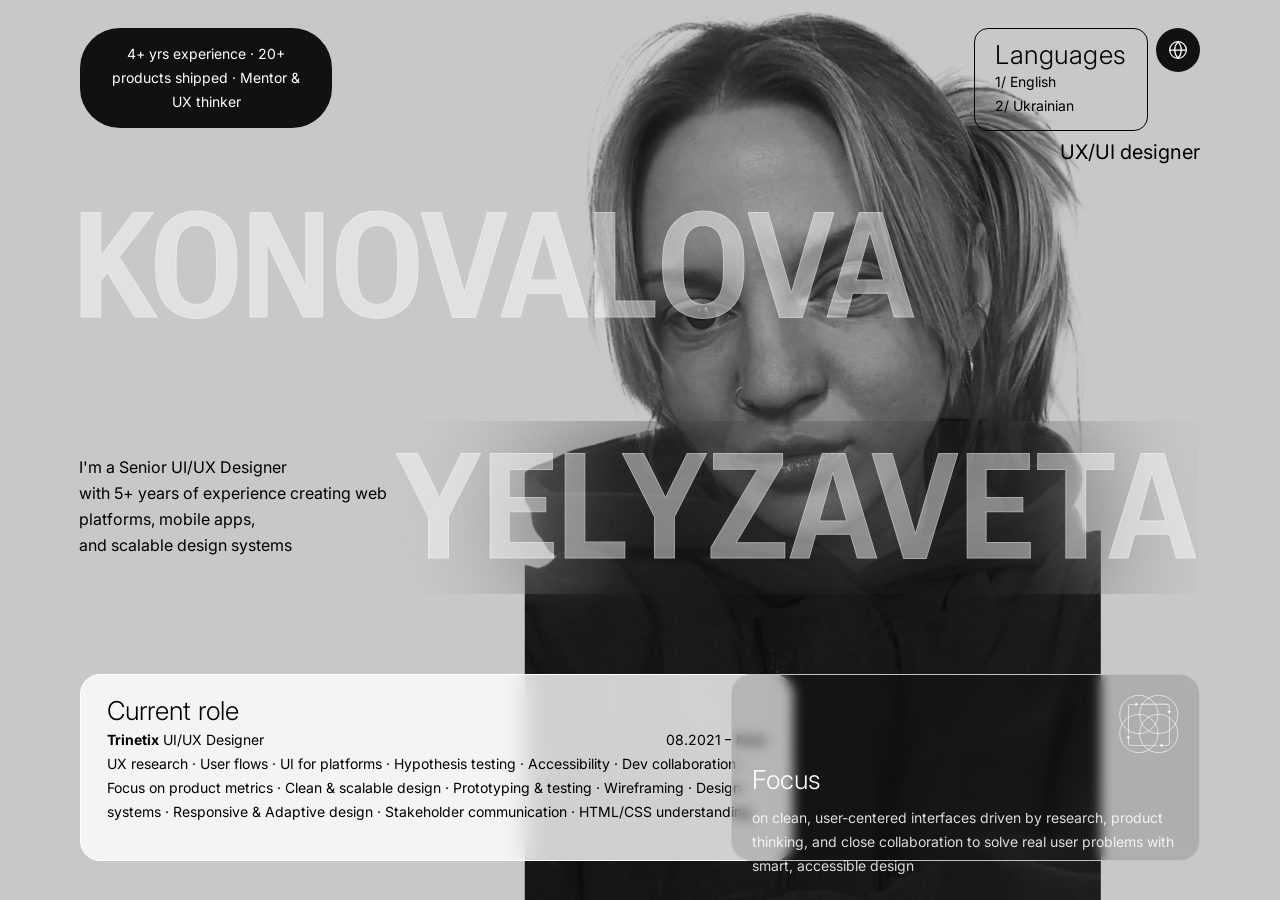
==== index.html @ 064036a7 "hero exact figma values" ====
<!DOCTYPE html>
<html lang="en">
<head>
    <meta charset="UTF-8">
    <meta name="viewport" content="width=device-width, initial-scale=1.0">
    <title>Yelyzaveta Konovalova — Senior UI/UX Designer</title>
    <link rel="preconnect" href="https://fonts.googleapis.com">
    <link rel="preconnect" href="https://fonts.gstatic.com" crossorigin>
    <link href="https://fonts.googleapis.com/css2?family=Inter:wght@300;400;500;600;700&family=Roboto+Flex:opsz,wght@8..144,600&display=swap" rel="stylesheet">
    <link rel="stylesheet" href="styles/main.css">
</head>
<body>
    <section class="hero">
        <img class="hero__photo" src="assets/images/hero-photo.png" alt="">

        <h1 class="name-konovalova">KONOVALOVA</h1>
        <h1 class="name-yelyzaveta">YELYZAVETA</h1>

        <div class="badge">4+ yrs experience · 20+ products shipped · Mentor &amp; UX thinker</div>

        <div class="top-right">
            <div class="languages">
                <div class="languages__label">Languages</div>
                <div class="languages__item">1/ English</div>
                <div class="languages__item">2/ Ukrainian</div>
            </div>
            <a href="mailto:yelyzaveta.konovalova@email.com" class="globe-btn" aria-label="Contact via email">
                <svg width="20" height="20" viewBox="0 0 24 24" fill="none" stroke="white" stroke-width="1.5" stroke-linecap="round">
                    <circle cx="12" cy="12" r="10"/>
                    <path d="M2 12h20"/>
                    <path d="M12 2a15.3 15.3 0 0 1 4 10 15.3 15.3 0 0 1-4 10 15.3 15.3 0 0 1-4-10 15.3 15.3 0 0 1 4-10z"/>
                </svg>
            </a>
        </div>

        <div class="role-label">UX/UI designer</div>

        <p class="bio">I'm a Senior UI/UX Designer<br>with 5+ years of experience creating web platforms, mobile apps,<br>and scalable design systems</p>

        <div class="role-card">
            <h3 class="role-card__title">Current role</h3>
            <div class="role-card__row">
                <div>
                    <span style="font-weight:700;font-size:14px">Trinetix</span><span style="font-weight:400;font-size:14px"> UI/UX Designer</span>
                </div>
                <span style="font-size:14px;color:#000">08.2021 – Now</span>
            </div>
            <div class="role-card__skills">UX research · User flows · UI for platforms · Hypothesis testing · Accessibility · Dev collaboration · Focus on product metrics · Clean &amp; scalable design · Prototyping &amp; testing · Wireframing · Design systems · Responsive &amp; Adaptive design · Stakeholder communication · HTML/CSS understanding</div>
        </div>

        <div class="focus-card">
            <svg class="focus-card__icon" xmlns="http://www.w3.org/2000/svg" width="60" height="58" viewBox="0 0 97 95" fill="none">
                <circle cx="31.8637" cy="31.8637" r="31.3637" stroke="white"/>
                <circle cx="31.8637" cy="63.0495" r="31.3637" stroke="white"/>
                <circle cx="64.4052" cy="31.8637" r="31.3637" stroke="white"/>
                <circle cx="64.4052" cy="63.0495" r="31.3637" stroke="white"/>
                <path d="M31.1859 15.254L26.1859 12.3672L26.1859 18.1407L31.1859 15.254ZM14.915 64.0664L15.415 64.0664L15.415 19.254L14.915 19.254L14.415 19.254L14.415 64.0664L14.915 64.0664ZM18.915 15.254L18.915 15.754L26.6859 15.754L26.6859 15.254L26.6859 14.754L18.915 14.754L18.915 15.254ZM14.915 19.254L15.415 19.254C15.415 17.321 16.982 15.754 18.915 15.754L18.915 15.254L18.915 14.754C16.4298 14.754 14.415 16.7687 14.415 19.254L14.915 19.254Z" fill="white"/>
                <path d="M81.6929 31.1849L84.5796 26.1849H78.8061L81.6929 31.1849ZM34.2363 14.9141L34.2363 15.4141L77.6929 15.4141V14.9141V14.4141L34.2363 14.4141L34.2363 14.9141ZM81.6929 18.9141H81.1929V26.6849H81.6929H82.1929V18.9141H81.6929ZM77.6929 14.9141V15.4141C79.6259 15.4141 81.1929 16.9811 81.1929 18.9141H81.6929H82.1929C82.1929 16.4288 80.1782 14.4141 77.6929 14.4141V14.9141Z" fill="white"/>
                <path d="M65.4221 82.7104L70.4221 85.5972L70.4221 79.8237L65.4221 82.7104ZM81.6929 35.2539L81.1929 35.2539L81.1929 78.7104L81.6929 78.7104L82.1929 78.7104L82.1929 35.2539L81.6929 35.2539ZM77.6929 82.7104L77.6929 82.2104L69.9221 82.2104L69.9221 82.7104L69.9221 83.2104L77.6929 83.2104L77.6929 82.7104ZM81.6929 78.7104L81.1929 78.7104C81.1929 80.6434 79.6259 82.2104 77.6929 82.2104L77.6929 82.7104L77.6929 83.2104C80.1781 83.2104 82.1929 81.1957 82.1929 78.7104L81.6929 78.7104Z" fill="white"/>
                <path d="M14.645 66.0046L11.7583 71.0046L17.5318 71.0046L14.645 66.0046ZM62.1016 82.2754L62.1016 81.7754L18.645 81.7754L18.645 82.2754L18.645 82.7754L62.1016 82.7754L62.1016 82.2754ZM14.645 78.2754L15.145 78.2754L15.145 70.5046L14.645 70.5046L14.145 70.5046L14.145 78.2754L14.645 78.2754ZM18.645 82.2754L18.645 81.7754C16.712 81.7754 15.145 80.2084 15.145 78.2754L14.645 78.2754L14.145 78.2754C14.145 80.7607 16.1597 82.7754 18.645 82.7754L18.645 82.2754Z" fill="white"/>
            </svg>
            <h3 class="focus-card__title">Focus</h3>
            <p class="focus-card__body">on clean, user-centered interfaces driven by research, product thinking, and close collaboration to solve real user problems with smart, accessible design</p>
        </div>
    </section>

    <script src="scripts/main.js"></script>
</body>
</html>
---- styles/main.css ----
* {
    margin: 0;
    padding: 0;
    box-sizing: border-box;
}

html, body {
    font-family: 'Inter', sans-serif;
    background: #C8C8C8;
    color: #000;
    -webkit-font-smoothing: antialiased;
    -moz-osx-font-smoothing: grayscale;
}

/* =============== HERO =============== */
.hero {
    position: relative;
    width: 100vw;
    height: 100vh;
    overflow: hidden;
    background: #C8C8C8;
}

/* =============== Photo =============== */
.hero__photo {
    position: absolute;
    width: 45%;
    height: 100%;
    left: 50%;
    top: 0;
    transform: translateX(-20%);
    object-fit: cover;
    object-position: center top;
    z-index: 1;
}

/* =============== Name lines =============== */
.name-konovalova {
    position: absolute;
    left: 74px;
    top: 20vh;
    font-family: 'Roboto Flex', sans-serif;
    font-size: clamp(80px, 11.5vw, 157px);
    font-weight: 600;
    color: rgba(255, 255, 255, 0.74);
    -webkit-text-stroke: 1px #FFF;
    text-stroke: 1px #FFF;
    opacity: 0.61;
    text-transform: uppercase;
    line-height: normal;
    letter-spacing: 1.57px;
    z-index: 2;
    white-space: nowrap;
    margin: 0;
    pointer-events: none;
}

.name-yelyzaveta {
    position: absolute;
    right: 82px;
    bottom: 34vh;
    font-family: 'Roboto Flex', sans-serif;
    font-size: clamp(80px, 11.5vw, 157px);
    font-weight: 600;
    color: rgba(255, 255, 255, 0.74);
    -webkit-text-stroke: 1px #FFF;
    text-stroke: 1px #FFF;
    opacity: 0.61;
    text-transform: uppercase;
    line-height: normal;
    letter-spacing: 3.14px;
    backdrop-filter: blur(64px);
    -webkit-backdrop-filter: blur(64px);
    z-index: 2;
    white-space: nowrap;
    margin: 0;
    pointer-events: none;
}

/* =============== Badge (top-left) =============== */
.badge {
    position: absolute;
    top: 28px;
    left: 80px;
    z-index: 10;
    background: #111;
    color: #FFF;
    font-family: 'Inter', sans-serif;
    font-size: 14px;
    font-weight: 400;
    line-height: 24px;
    text-align: center;
    border-radius: 40px;
    padding: 14px 24px;
    width: 252px;
}

/* =============== Top-right cluster =============== */
.top-right {
    position: absolute;
    top: 28px;
    right: 80px;
    z-index: 10;
    display: flex;
    align-items: flex-start;
    gap: 8px;
}

.languages {
    border: 1px solid #000;
    border-radius: 14px;
    padding: 12px 20px;
    background: transparent;
    display: flex;
    flex-direction: column;
}

.languages__label {
    font-family: 'Inter', sans-serif;
    font-size: 26px;
    font-weight: 300;
    color: #000;
    letter-spacing: 0.52px;
    line-height: 1.1;
}

.languages__item {
    font-family: 'Inter', sans-serif;
    font-size: 14px;
    font-weight: 400;
    color: #000;
    line-height: 24px;
}

.globe-btn {
    width: 44px;
    height: 44px;
    background: #111;
    border-radius: 50%;
    display: flex;
    align-items: center;
    justify-content: center;
    border: none;
    cursor: pointer;
    text-decoration: none;
    flex-shrink: 0;
}

/* =============== Role label =============== */
.role-label {
    position: absolute;
    right: 80px;
    top: 140px;
    font-family: 'Inter', sans-serif;
    font-size: 20px;
    font-weight: 400;
    color: #000;
    z-index: 10;
}

/* =============== Bio =============== */
.bio {
    position: absolute;
    left: 79px;
    bottom: 38vh;
    width: 333px;
    font-family: 'Inter', sans-serif;
    font-size: 16px;
    font-weight: 400;
    line-height: 26px;
    color: #000;
    z-index: 10;
}

/* =============== Current role card =============== */
.role-card {
    position: absolute;
    left: 80px;
    bottom: 39px;
    width: 713px;
    height: 187px;
    padding: 20px 26px;
    border-radius: 20px;
    border: 1px solid #FFF;
    background: rgba(255, 255, 255, 0.80);
    backdrop-filter: blur(12px);
    -webkit-backdrop-filter: blur(12px);
    display: flex;
    flex-direction: column;
    align-items: flex-start;
    gap: 3px;
    z-index: 10;
    box-sizing: border-box;
}

.role-card__title {
    font-family: 'Inter', sans-serif;
    font-size: 26px;
    font-weight: 300;
    color: #000;
    margin: 0;
    line-height: 1.2;
}

.role-card__row {
    display: flex;
    justify-content: space-between;
    width: 100%;
    align-items: baseline;
    font-family: 'Inter', sans-serif;
}

.role-card__skills {
    font-family: 'Inter', sans-serif;
    font-size: 14px;
    font-weight: 400;
    line-height: 24px;
    color: #000;
}

/* =============== Focus card =============== */
.focus-card {
    position: absolute;
    right: 80px;
    bottom: 39px;
    width: 469px;
    height: 187px;
    padding: 20px;
    border-radius: 20px;
    border: 1px solid #C1C1C1;
    background: rgba(0, 0, 0, 0.13);
    backdrop-filter: blur(6px);
    -webkit-backdrop-filter: blur(6px);
    display: flex;
    flex-direction: column;
    align-items: flex-end;
    gap: 11px;
    z-index: 10;
    box-sizing: border-box;
}

.focus-card__icon {
    flex-shrink: 0;
}

.focus-card__title {
    font-family: 'Inter', sans-serif;
    font-size: 26px;
    font-weight: 300;
    color: #FFF;
    margin: 0;
    align-self: flex-start;
    line-height: 1.2;
}

.focus-card__body {
    font-family: 'Inter', sans-serif;
    font-size: 14px;
    font-weight: 400;
    line-height: 24px;
    color: rgba(255, 255, 255, 0.85);
    align-self: flex-start;
}
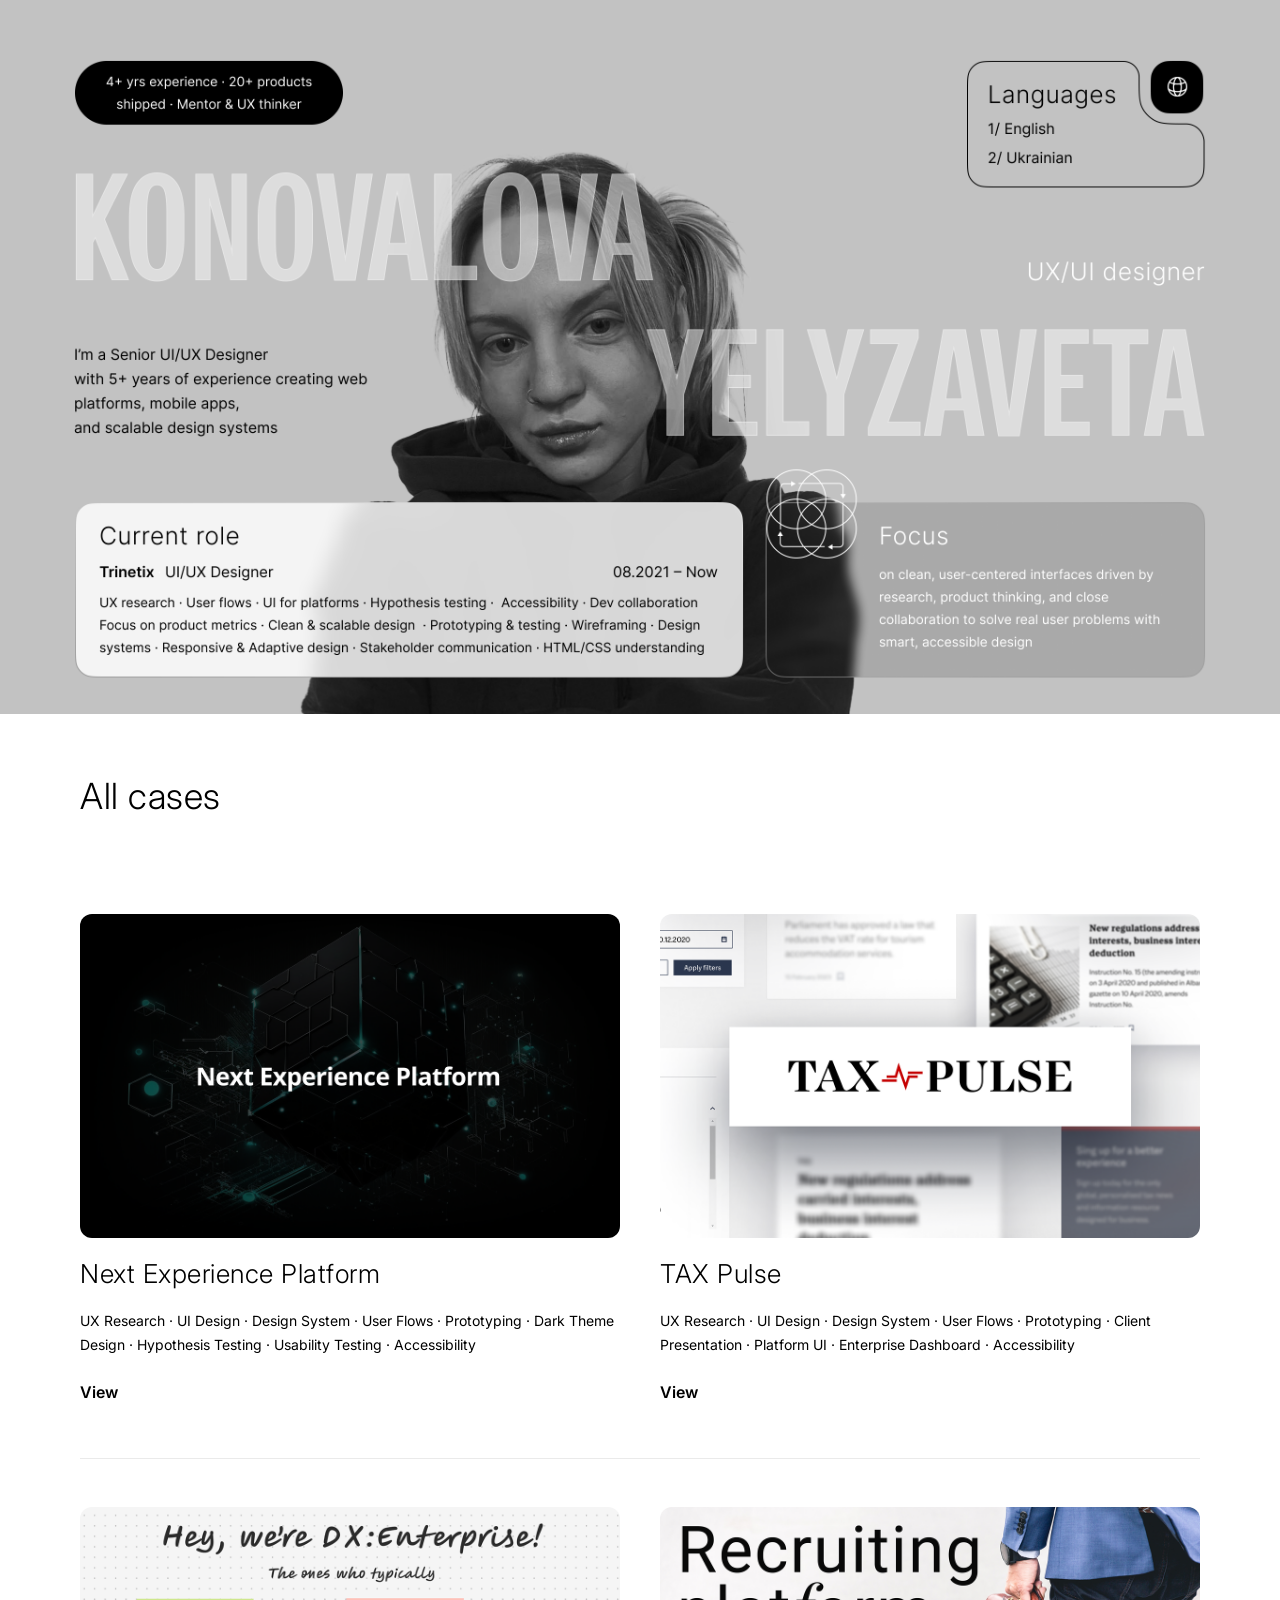
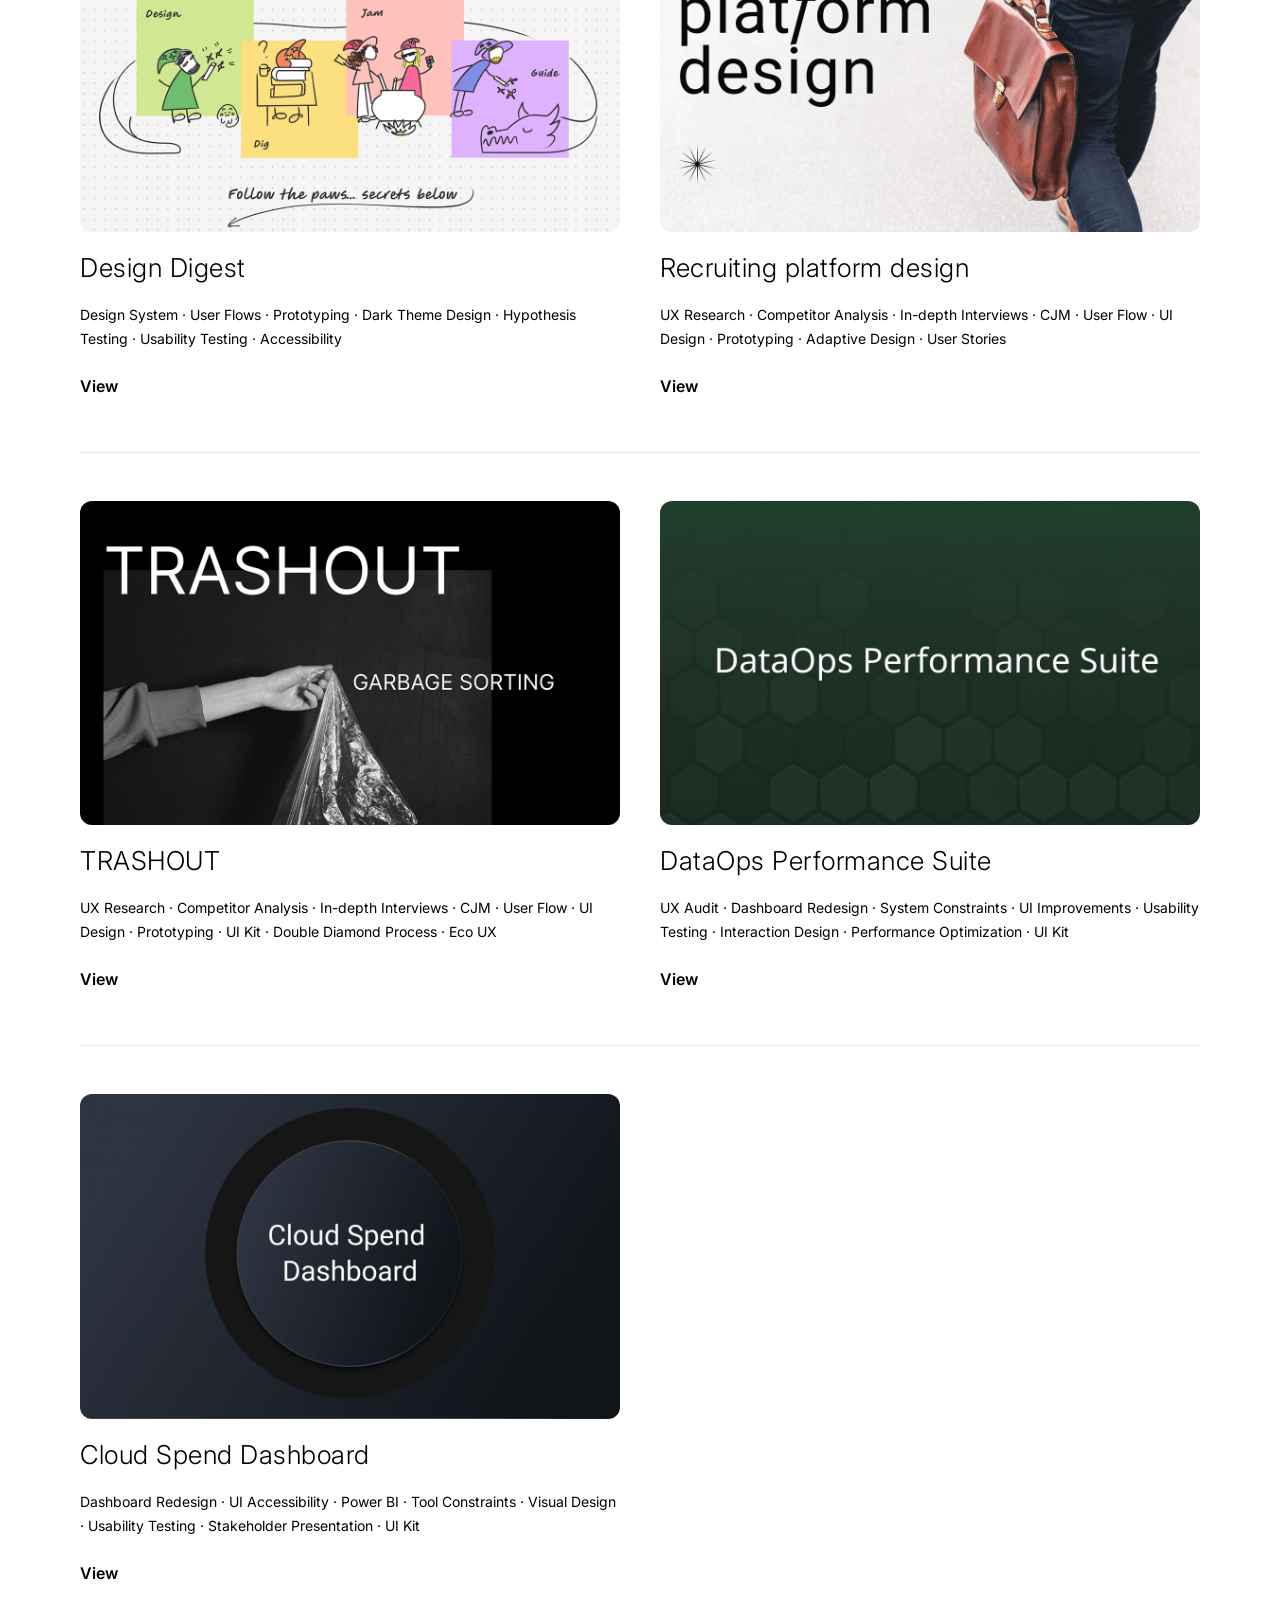
==== commit 09dab697: "next experience platform case study complete" ====
--- a/index.html
+++ b/index.html
@@ -11,56 +11,88 @@
 </head>
 <body>
     <section class="hero">
-        <img class="hero__photo" src="assets/images/hero-photo.png" alt="">
+        <img src="assets/images/top-hero.png" alt="Yelyzaveta Konovalova" class="hero__img">
+    </section>
 
-        <h1 class="name-konovalova">KONOVALOVA</h1>
-        <h1 class="name-yelyzaveta">YELYZAVETA</h1>
+    <section class="cases">
+        <div class="cases__inner">
+            <h2 class="cases__heading">All cases</h2>
+            <div class="cases__grid">
+                <div class="cases__row">
+                    <div class="cases__item" onclick="window.location='cases/next-experience-platform.html'">
+                        <div class="cases__thumb">
+                            <img src="assets/images/case-next-experience.png" alt="Next Experience Platform">
+                        </div>
+                        <h3 class="cases__title">Next Experience Platform</h3>
+                        <p class="cases__tags">UX Research · UI Design · Design System · User Flows · Prototyping · Dark Theme Design · Hypothesis Testing · Usability Testing · Accessibility</p>
+                        <a href="cases/next-experience-platform.html" class="cases__view">View</a>
+                    </div>
+                    <div class="cases__item" onclick="window.location='cases/tax-pulse.html'">
+                        <div class="cases__thumb">
+                            <img src="assets/images/case-tax-pulse.png" alt="TAX Pulse">
+                        </div>
+                        <h3 class="cases__title">TAX Pulse</h3>
+                        <p class="cases__tags">UX Research · UI Design · Design System · User Flows · Prototyping · Client Presentation · Platform UI · Enterprise Dashboard · Accessibility</p>
+                        <a href="cases/tax-pulse.html" class="cases__view">View</a>
+                    </div>
+                </div>
 
-        <div class="badge">4+ yrs experience · 20+ products shipped · Mentor &amp; UX thinker</div>
+                <div class="cases__divider"></div>
 
-        <div class="top-right">
-            <div class="languages">
-                <div class="languages__label">Languages</div>
-                <div class="languages__item">1/ English</div>
-                <div class="languages__item">2/ Ukrainian</div>
+                <div class="cases__row">
+                    <div class="cases__item" onclick="window.location='cases/design-digest.html'">
+                        <div class="cases__thumb">
+                            <img src="assets/images/case-design-digest.png" alt="Design Digest">
+                        </div>
+                        <h3 class="cases__title">Design Digest</h3>
+                        <p class="cases__tags">Design System · User Flows · Prototyping · Dark Theme Design · Hypothesis Testing · Usability Testing · Accessibility</p>
+                        <a href="cases/design-digest.html" class="cases__view">View</a>
+                    </div>
+                    <div class="cases__item" onclick="window.location='cases/recruiting-platform.html'">
+                        <div class="cases__thumb">
+                            <img src="assets/images/case-recruiting.png" alt="Recruiting platform design">
+                        </div>
+                        <h3 class="cases__title">Recruiting platform design</h3>
+                        <p class="cases__tags">UX Research · Competitor Analysis · In-depth Interviews · CJM · User Flow · UI Design · Prototyping · Adaptive Design · User Stories</p>
+                        <a href="cases/recruiting-platform.html" class="cases__view">View</a>
+                    </div>
+                </div>
+
+                <div class="cases__divider"></div>
+
+                <div class="cases__row">
+                    <div class="cases__item" onclick="window.location='cases/trashout.html'">
+                        <div class="cases__thumb">
+                            <img src="assets/images/case-trashout.png" alt="TRASHOUT">
+                        </div>
+                        <h3 class="cases__title">TRASHOUT</h3>
+                        <p class="cases__tags">UX Research · Competitor Analysis · In-depth Interviews · CJM · User Flow · UI Design · Prototyping · UI Kit · Double Diamond Process · Eco UX</p>
+                        <a href="cases/trashout.html" class="cases__view">View</a>
+                    </div>
+                    <div class="cases__item" onclick="window.location='cases/dataops-performance-suite.html'">
+                        <div class="cases__thumb">
+                            <img src="assets/images/case-dataops.png" alt="DataOps Performance Suite">
+                        </div>
+                        <h3 class="cases__title">DataOps Performance Suite</h3>
+                        <p class="cases__tags">UX Audit · Dashboard Redesign · System Constraints · UI Improvements · Usability Testing · Interaction Design · Performance Optimization · UI Kit</p>
+                        <a href="cases/dataops-performance-suite.html" class="cases__view">View</a>
+                    </div>
+                </div>
+
+                <div class="cases__divider"></div>
+
+                <div class="cases__row">
+                    <div class="cases__item" onclick="window.location='cases/cloud-spend-dashboard.html'">
+                        <div class="cases__thumb">
+                            <img src="assets/images/case-cloud-spend.png" alt="Cloud Spend Dashboard">
+                        </div>
+                        <h3 class="cases__title">Cloud Spend Dashboard</h3>
+                        <p class="cases__tags">Dashboard Redesign · UI Accessibility · Power BI · Tool Constraints · Visual Design · Usability Testing · Stakeholder Presentation · UI Kit</p>
+                        <a href="cases/cloud-spend-dashboard.html" class="cases__view">View</a>
+                    </div>
+                    <div class="cases__item cases__item--empty"></div>
+                </div>
             </div>
-            <a href="mailto:yelyzaveta.konovalova@email.com" class="globe-btn" aria-label="Contact via email">
-                <svg width="20" height="20" viewBox="0 0 24 24" fill="none" stroke="white" stroke-width="1.5" stroke-linecap="round">
-                    <circle cx="12" cy="12" r="10"/>
-                    <path d="M2 12h20"/>
-                    <path d="M12 2a15.3 15.3 0 0 1 4 10 15.3 15.3 0 0 1-4 10 15.3 15.3 0 0 1-4-10 15.3 15.3 0 0 1 4-10z"/>
-                </svg>
-            </a>
-        </div>
-
-        <div class="role-label">UX/UI designer</div>
-
-        <p class="bio">I'm a Senior UI/UX Designer<br>with 5+ years of experience creating web platforms, mobile apps,<br>and scalable design systems</p>
-
-        <div class="role-card">
-            <h3 class="role-card__title">Current role</h3>
-            <div class="role-card__row">
-                <div>
-                    <span style="font-weight:700;font-size:14px">Trinetix</span><span style="font-weight:400;font-size:14px"> UI/UX Designer</span>
-                </div>
-                <span style="font-size:14px;color:#000">08.2021 – Now</span>
-            </div>
-            <div class="role-card__skills">UX research · User flows · UI for platforms · Hypothesis testing · Accessibility · Dev collaboration · Focus on product metrics · Clean &amp; scalable design · Prototyping &amp; testing · Wireframing · Design systems · Responsive &amp; Adaptive design · Stakeholder communication · HTML/CSS understanding</div>
-        </div>
-
-        <div class="focus-card">
-            <svg class="focus-card__icon" xmlns="http://www.w3.org/2000/svg" width="60" height="58" viewBox="0 0 97 95" fill="none">
-                <circle cx="31.8637" cy="31.8637" r="31.3637" stroke="white"/>
-                <circle cx="31.8637" cy="63.0495" r="31.3637" stroke="white"/>
-                <circle cx="64.4052" cy="31.8637" r="31.3637" stroke="white"/>
-                <circle cx="64.4052" cy="63.0495" r="31.3637" stroke="white"/>
-                <path d="M31.1859 15.254L26.1859 12.3672L26.1859 18.1407L31.1859 15.254ZM14.915 64.0664L15.415 64.0664L15.415 19.254L14.915 19.254L14.415 19.254L14.415 64.0664L14.915 64.0664ZM18.915 15.254L18.915 15.754L26.6859 15.754L26.6859 15.254L26.6859 14.754L18.915 14.754L18.915 15.254ZM14.915 19.254L15.415 19.254C15.415 17.321 16.982 15.754 18.915 15.754L18.915 15.254L18.915 14.754C16.4298 14.754 14.415 16.7687 14.415 19.254L14.915 19.254Z" fill="white"/>
-                <path d="M81.6929 31.1849L84.5796 26.1849H78.8061L81.6929 31.1849ZM34.2363 14.9141L34.2363 15.4141L77.6929 15.4141V14.9141V14.4141L34.2363 14.4141L34.2363 14.9141ZM81.6929 18.9141H81.1929V26.6849H81.6929H82.1929V18.9141H81.6929ZM77.6929 14.9141V15.4141C79.6259 15.4141 81.1929 16.9811 81.1929 18.9141H81.6929H82.1929C82.1929 16.4288 80.1782 14.4141 77.6929 14.4141V14.9141Z" fill="white"/>
-                <path d="M65.4221 82.7104L70.4221 85.5972L70.4221 79.8237L65.4221 82.7104ZM81.6929 35.2539L81.1929 35.2539L81.1929 78.7104L81.6929 78.7104L82.1929 78.7104L82.1929 35.2539L81.6929 35.2539ZM77.6929 82.7104L77.6929 82.2104L69.9221 82.2104L69.9221 82.7104L69.9221 83.2104L77.6929 83.2104L77.6929 82.7104ZM81.6929 78.7104L81.1929 78.7104C81.1929 80.6434 79.6259 82.2104 77.6929 82.2104L77.6929 82.7104L77.6929 83.2104C80.1781 83.2104 82.1929 81.1957 82.1929 78.7104L81.6929 78.7104Z" fill="white"/>
-                <path d="M14.645 66.0046L11.7583 71.0046L17.5318 71.0046L14.645 66.0046ZM62.1016 82.2754L62.1016 81.7754L18.645 81.7754L18.645 82.2754L18.645 82.7754L62.1016 82.7754L62.1016 82.2754ZM14.645 78.2754L15.145 78.2754L15.145 70.5046L14.645 70.5046L14.145 70.5046L14.145 78.2754L14.645 78.2754ZM18.645 82.2754L18.645 81.7754C16.712 81.7754 15.145 80.2084 15.145 78.2754L14.645 78.2754L14.145 78.2754C14.145 80.7607 16.1597 82.7754 18.645 82.7754L18.645 82.2754Z" fill="white"/>
-            </svg>
-            <h3 class="focus-card__title">Focus</h3>
-            <p class="focus-card__body">on clean, user-centered interfaces driven by research, product thinking, and close collaboration to solve real user problems with smart, accessible design</p>
         </div>
     </section>
 
--- a/styles/main.css
+++ b/styles/main.css
@@ -12,252 +12,201 @@
     -moz-osx-font-smoothing: grayscale;
 }
 
-/* =============== HERO =============== */
 .hero {
-    position: relative;
-    width: 100vw;
-    height: 100vh;
-    overflow: hidden;
-    background: #C8C8C8;
-}
-
-/* =============== Photo =============== */
-.hero__photo {
-    position: absolute;
-    width: 45%;
-    height: 100%;
-    left: 50%;
-    top: 0;
-    transform: translateX(-20%);
-    object-fit: cover;
-    object-position: center top;
-    z-index: 1;
-}
-
-/* =============== Name lines =============== */
-.name-konovalova {
-    position: absolute;
-    left: 74px;
-    top: 20vh;
-    font-family: 'Roboto Flex', sans-serif;
-    font-size: clamp(80px, 11.5vw, 157px);
-    font-weight: 600;
-    color: rgba(255, 255, 255, 0.74);
-    -webkit-text-stroke: 1px #FFF;
-    text-stroke: 1px #FFF;
-    opacity: 0.61;
-    text-transform: uppercase;
-    line-height: normal;
-    letter-spacing: 1.57px;
-    z-index: 2;
-    white-space: nowrap;
-    margin: 0;
-    pointer-events: none;
-}
-
-.name-yelyzaveta {
-    position: absolute;
-    right: 82px;
-    bottom: 34vh;
-    font-family: 'Roboto Flex', sans-serif;
-    font-size: clamp(80px, 11.5vw, 157px);
-    font-weight: 600;
-    color: rgba(255, 255, 255, 0.74);
-    -webkit-text-stroke: 1px #FFF;
-    text-stroke: 1px #FFF;
-    opacity: 0.61;
-    text-transform: uppercase;
-    line-height: normal;
-    letter-spacing: 3.14px;
-    backdrop-filter: blur(64px);
-    -webkit-backdrop-filter: blur(64px);
-    z-index: 2;
-    white-space: nowrap;
-    margin: 0;
-    pointer-events: none;
-}
-
-/* =============== Badge (top-left) =============== */
-.badge {
-    position: absolute;
-    top: 28px;
-    left: 80px;
-    z-index: 10;
-    background: #111;
-    color: #FFF;
-    font-family: 'Inter', sans-serif;
-    font-size: 14px;
-    font-weight: 400;
-    line-height: 24px;
-    text-align: center;
-    border-radius: 40px;
-    padding: 14px 24px;
-    width: 252px;
-}
-
-/* =============== Top-right cluster =============== */
-.top-right {
-    position: absolute;
-    top: 28px;
-    right: 80px;
-    z-index: 10;
-    display: flex;
-    align-items: flex-start;
-    gap: 8px;
-}
-
-.languages {
-    border: 1px solid #000;
-    border-radius: 14px;
-    padding: 12px 20px;
-    background: transparent;
-    display: flex;
-    flex-direction: column;
-}
-
-.languages__label {
-    font-family: 'Inter', sans-serif;
-    font-size: 26px;
-    font-weight: 300;
-    color: #000;
-    letter-spacing: 0.52px;
-    line-height: 1.1;
-}
-
-.languages__item {
-    font-family: 'Inter', sans-serif;
-    font-size: 14px;
-    font-weight: 400;
-    color: #000;
-    line-height: 24px;
-}
-
-.globe-btn {
-    width: 44px;
-    height: 44px;
-    background: #111;
-    border-radius: 50%;
-    display: flex;
-    align-items: center;
-    justify-content: center;
-    border: none;
-    cursor: pointer;
-    text-decoration: none;
-    flex-shrink: 0;
-}
-
-/* =============== Role label =============== */
-.role-label {
-    position: absolute;
-    right: 80px;
-    top: 140px;
-    font-family: 'Inter', sans-serif;
-    font-size: 20px;
-    font-weight: 400;
-    color: #000;
-    z-index: 10;
-}
-
-/* =============== Bio =============== */
-.bio {
-    position: absolute;
-    left: 79px;
-    bottom: 38vh;
-    width: 333px;
-    font-family: 'Inter', sans-serif;
-    font-size: 16px;
-    font-weight: 400;
-    line-height: 26px;
-    color: #000;
-    z-index: 10;
-}
-
-/* =============== Current role card =============== */
-.role-card {
-    position: absolute;
-    left: 80px;
-    bottom: 39px;
-    width: 713px;
-    height: 187px;
-    padding: 20px 26px;
-    border-radius: 20px;
-    border: 1px solid #FFF;
-    background: rgba(255, 255, 255, 0.80);
-    backdrop-filter: blur(12px);
-    -webkit-backdrop-filter: blur(12px);
-    display: flex;
-    flex-direction: column;
-    align-items: flex-start;
-    gap: 3px;
-    z-index: 10;
-    box-sizing: border-box;
-}
-
-.role-card__title {
-    font-family: 'Inter', sans-serif;
-    font-size: 26px;
-    font-weight: 300;
-    color: #000;
-    margin: 0;
-    line-height: 1.2;
-}
-
-.role-card__row {
-    display: flex;
-    justify-content: space-between;
-    width: 100%;
-    align-items: baseline;
-    font-family: 'Inter', sans-serif;
-}
-
-.role-card__skills {
-    font-family: 'Inter', sans-serif;
-    font-size: 14px;
-    font-weight: 400;
-    line-height: 24px;
-    color: #000;
-}
-
-/* =============== Focus card =============== */
-.focus-card {
-    position: absolute;
-    right: 80px;
-    bottom: 39px;
-    width: 469px;
-    height: 187px;
-    padding: 20px;
-    border-radius: 20px;
-    border: 1px solid #C1C1C1;
-    background: rgba(0, 0, 0, 0.13);
-    backdrop-filter: blur(6px);
-    -webkit-backdrop-filter: blur(6px);
-    display: flex;
-    flex-direction: column;
-    align-items: flex-end;
-    gap: 11px;
-    z-index: 10;
-    box-sizing: border-box;
-}
-
-.focus-card__icon {
-    flex-shrink: 0;
-}
-
-.focus-card__title {
-    font-family: 'Inter', sans-serif;
-    font-size: 26px;
-    font-weight: 300;
-    color: #FFF;
-    margin: 0;
-    align-self: flex-start;
-    line-height: 1.2;
-}
-
-.focus-card__body {
-    font-family: 'Inter', sans-serif;
-    font-size: 14px;
-    font-weight: 400;
-    line-height: 24px;
-    color: rgba(255, 255, 255, 0.85);
-    align-self: flex-start;
-}
+  width: 100%;
+  line-height: 0;
+  display: block;
+}
+
+.hero__img {
+  width: 100%;
+  height: auto;
+  display: block;
+}
+
+/* ===== CASES SECTION ===== */
+.cases {
+  background: #ffffff;
+  padding: 80px;
+  padding-top: 60px;
+}
+
+.cases__heading {
+  font-family: Inter, sans-serif;
+  font-size: 36px;
+  font-weight: 300;
+  color: #000;
+  letter-spacing: 0.52px;
+  margin: 0 0 48px 0;
+  line-height: normal;
+}
+
+.cases__grid {
+  display: flex;
+  flex-direction: column;
+}
+
+.cases__row {
+  display: grid;
+  grid-template-columns: 1fr 1fr;
+  gap: 40px;
+  padding: 48px 0;
+}
+
+.cases__divider {
+  height: 1px;
+  background: #EAEAEA;
+  width: 100%;
+}
+
+.cases__item {
+  display: flex;
+  flex-direction: column;
+  align-items: flex-start;
+  gap: 20px;
+  cursor: pointer;
+}
+
+.cases__item--empty {
+  visibility: hidden;
+  cursor: default;
+}
+
+.cases__item:hover .cases__title {
+  text-decoration: underline;
+  text-underline-offset: 4px;
+}
+
+.cases__item:hover .cases__view {
+  border-bottom: 1px solid #000;
+  gap: 6px;
+}
+
+.cases__item:hover .cases__view::after {
+  opacity: 1;
+}
+
+.cases__thumb {
+  width: 100%;
+  aspect-ratio: 283 / 170;
+  border-radius: 12px;
+  overflow: hidden;
+  background: lightgray;
+}
+
+.cases__thumb img {
+  width: 100%;
+  height: 100%;
+  object-fit: cover;
+  object-position: center;
+  display: block;
+}
+
+.cases__title {
+  font-family: Inter, sans-serif;
+  font-size: 26px;
+  font-weight: 300;
+  color: #000;
+  letter-spacing: 0.52px;
+  margin: 0;
+  line-height: normal;
+}
+
+.cases__tags {
+  font-family: Inter, sans-serif;
+  font-size: 14px;
+  font-weight: 400;
+  color: #000;
+  line-height: 24px;
+  margin: 0;
+}
+
+.cases__view {
+  font-family: Inter, sans-serif;
+  font-size: 16px;
+  font-weight: 600;
+  color: #000;
+  line-height: 30px;
+  text-decoration: none;
+  position: relative;
+  display: inline-flex;
+  align-items: center;
+  gap: 0px;
+  padding-bottom: 2px;
+  border-bottom: 1px solid transparent;
+  transition: border-color 0.3s ease, gap 0.3s ease;
+}
+
+.cases__view::after {
+  content: '→';
+  opacity: 0;
+  transition: opacity 0.3s ease;
+  font-weight: 400;
+}
+
+/* ===== CASE STUDY HEADER ===== */
+.case-header {
+  position: sticky;
+  top: 0;
+  width: 100%;
+  height: 86px;
+  padding: 20px 40px;
+  display: flex;
+  justify-content: space-between;
+  align-items: center;
+  background: rgba(0,0,0,0.13);
+  backdrop-filter: blur(6px);
+  -webkit-backdrop-filter: blur(6px);
+  border-bottom: 1px solid #C1C1C1;
+  box-sizing: border-box;
+  z-index: 100;
+}
+
+.case-header__title {
+  font-family: Inter, sans-serif;
+  font-size: 18px;
+  font-weight: 400;
+  color: #000;
+  text-decoration: none;
+}
+
+.case-header__nav {
+  display: flex;
+  align-items: center;
+  gap: 32px;
+}
+
+.case-header__arrow {
+  font-family: Inter, sans-serif;
+  font-size: 18px;
+  font-weight: 400;
+  color: #000;
+  text-decoration: none;
+  display: flex;
+  align-items: center;
+  gap: 6px;
+  position: relative;
+  padding-bottom: 2px;
+  border-bottom: 1px solid transparent;
+  transition: border-color 0.3s ease;
+}
+
+.case-header__arrow:hover {
+  border-bottom: 1px solid #000;
+}
+
+.case-header__close {
+  font-family: Inter, sans-serif;
+  font-size: 18px;
+  font-weight: 400;
+  color: #000;
+  text-decoration: none;
+  position: relative;
+  padding-bottom: 2px;
+  border-bottom: 1px solid transparent;
+  transition: border-color 0.3s ease;
+}
+
+.case-header__close:hover {
+  border-bottom: 1px solid #000;
+}
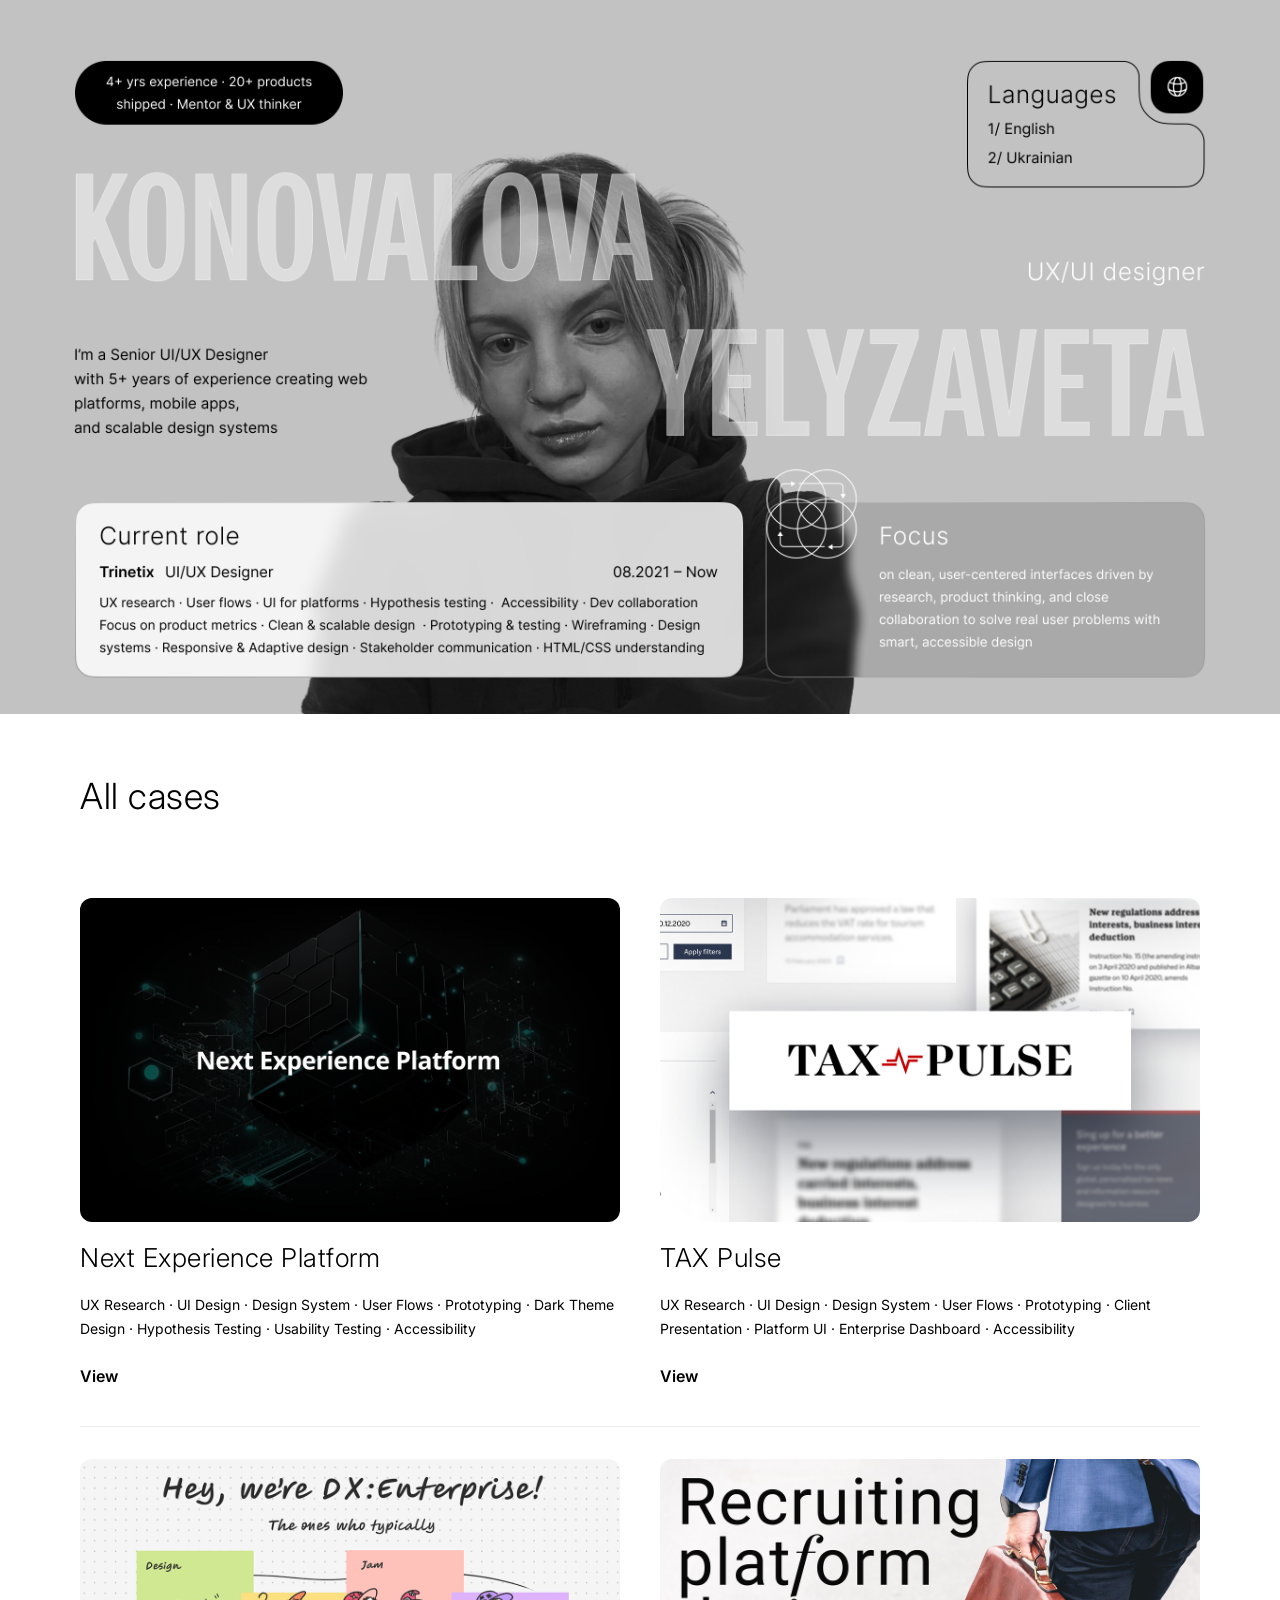
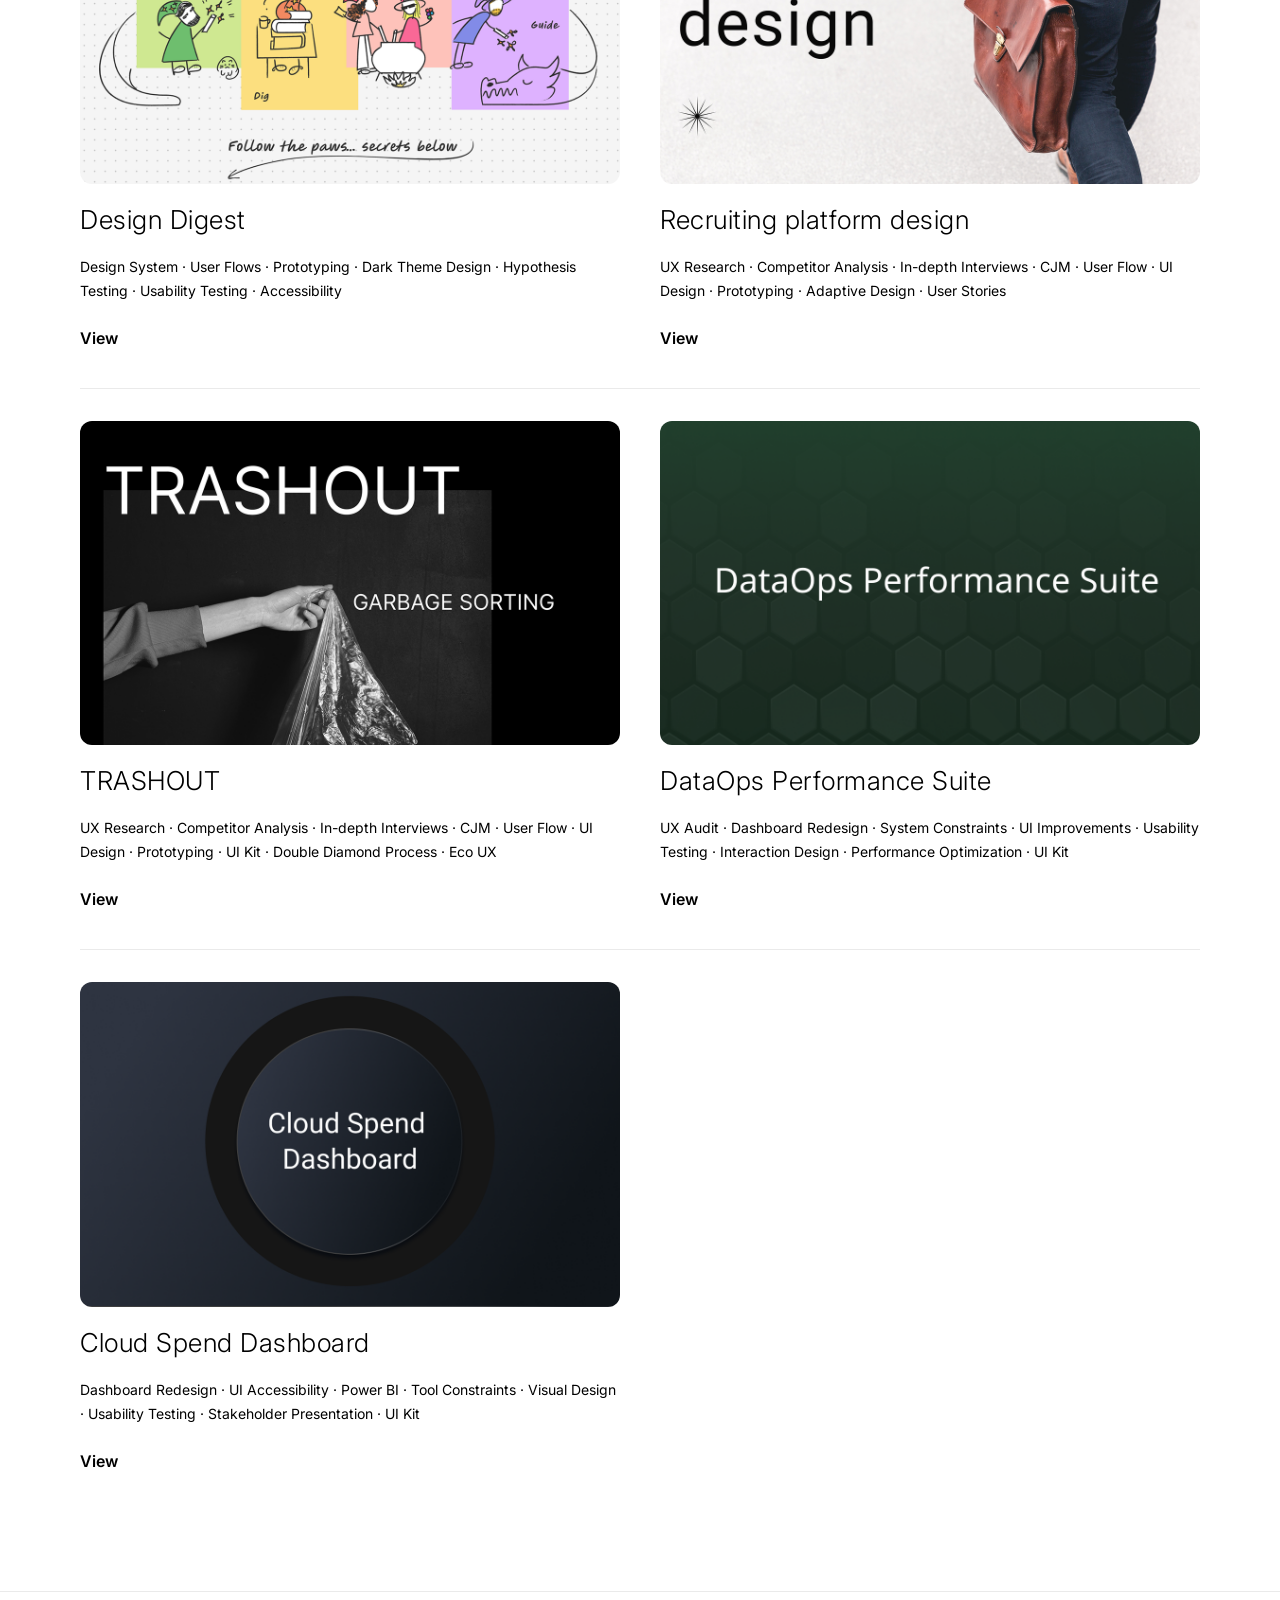
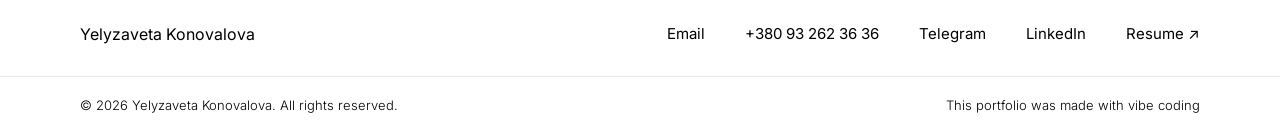
==== commit da7c7258: "Add footer, fix next-experience background, tighten case row padding Co-Authored-By: Claude Opus 4.8" ====
--- a/index.html
+++ b/index.html
@@ -97,5 +97,41 @@
     </section>
 
     <script src="scripts/main.js"></script>
+
+  <footer style="
+    width: 100%;
+    background: #ffffff;
+    box-sizing: border-box;
+    border-top: 1px solid #EAEAEA;
+    font-family: Inter, sans-serif;
+  ">
+    <!-- Top row -->
+    <div style="
+      display: flex;
+      justify-content: space-between;
+      align-items: center;
+      padding: 32px 80px;
+      border-bottom: 1px solid #EAEAEA;
+    ">
+      <span style="font-size: 16px; font-weight: 400; color: #000;">Yelyzaveta Konovalova</span>
+      <div style="display: flex; gap: 40px; align-items: center;">
+        <a href="mailto:bet.konovalova@gmail.com" style="font-size: 15px; color: #000; text-decoration: none; border-bottom: 1px solid transparent; transition: border-color 0.3s;" onmouseover="this.style.borderColor='#000'" onmouseout="this.style.borderColor='transparent'">Email</a>
+        <a href="tel:+380932623636" style="font-size: 15px; color: #000; text-decoration: none; border-bottom: 1px solid transparent; transition: border-color 0.3s;" onmouseover="this.style.borderColor='#000'" onmouseout="this.style.borderColor='transparent'">+380 93 262 36 36</a>
+        <a href="https://t.me/nvrfrgtlz" target="_blank" style="font-size: 15px; color: #000; text-decoration: none; border-bottom: 1px solid transparent; transition: border-color 0.3s;" onmouseover="this.style.borderColor='#000'" onmouseout="this.style.borderColor='transparent'">Telegram</a>
+        <a href="https://www.linkedin.com/in/liza-konovalova-35927a20b/" target="_blank" style="font-size: 15px; color: #000; text-decoration: none; border-bottom: 1px solid transparent; transition: border-color 0.3s;" onmouseover="this.style.borderColor='#000'" onmouseout="this.style.borderColor='transparent'">LinkedIn</a>
+        <a href="https://drive.google.com/file/d/1lYZ8QPtU_4-8g0lU-GjBJ1sEXtNfhxTj/view" target="_blank" style="font-size: 15px; color: #000; text-decoration: none; border-bottom: 1px solid transparent; transition: border-color 0.3s;" onmouseover="this.style.borderColor='#000'" onmouseout="this.style.borderColor='transparent'">Resume ↗</a>
+      </div>
+    </div>
+    <!-- Bottom row -->
+    <div style="
+      display: flex;
+      justify-content: space-between;
+      align-items: center;
+      padding: 20px 80px;
+    ">
+      <span style="font-size: 13px; color: #000; font-weight: 300;">© 2026 Yelyzaveta Konovalova. All rights reserved.</span>
+      <span style="font-size: 13px; color: #000; font-weight: 300;">This portfolio was made with vibe coding</span>
+    </div>
+  </footer>
 </body>
 </html>
--- a/styles/main.css
+++ b/styles/main.css
@@ -50,7 +50,7 @@
   display: grid;
   grid-template-columns: 1fr 1fr;
   gap: 40px;
-  padding: 48px 0;
+  padding: 32px 0;
 }
 
 .cases__divider {
@@ -210,3 +210,9 @@
 .case-header__close:hover {
   border-bottom: 1px solid #000;
 }
+
+.case-header__title,
+.case-header__arrow,
+.case-header__close {
+  transition: color 0.4s ease, border-color 0.4s ease;
+}
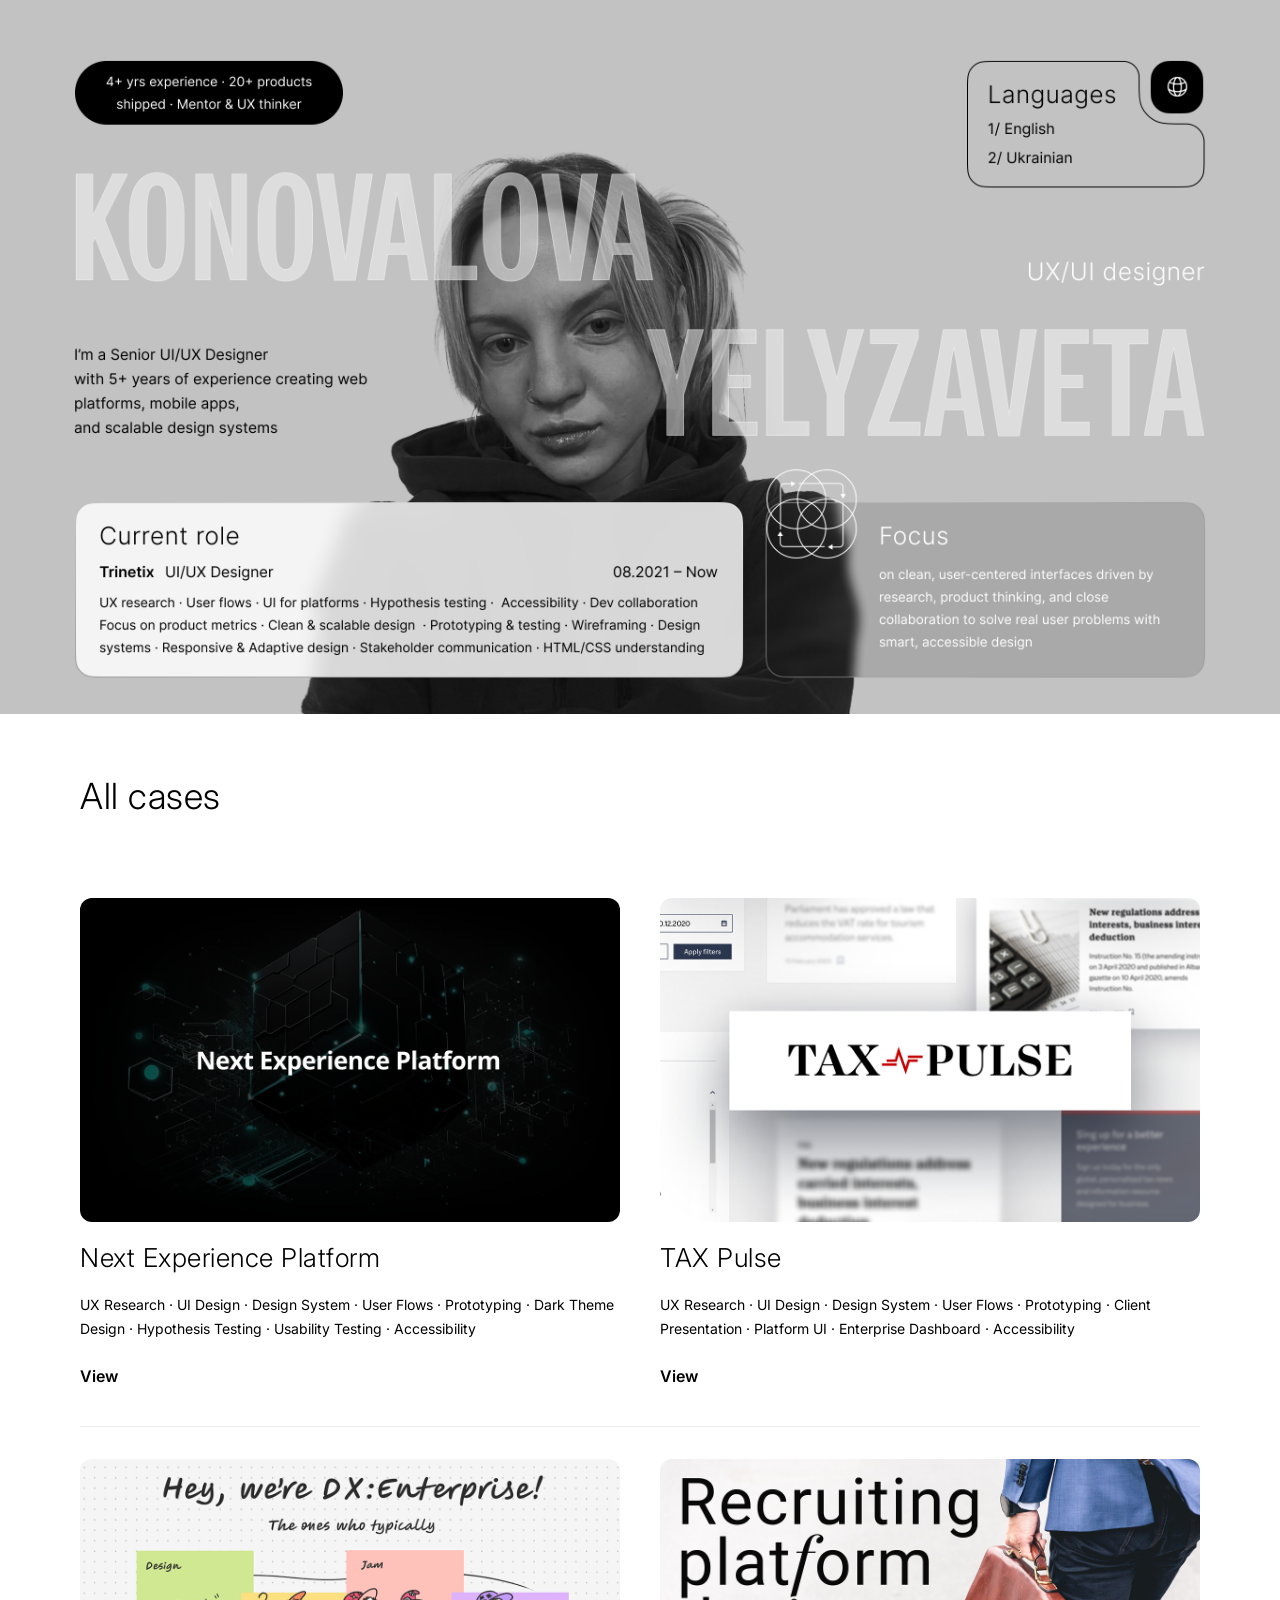
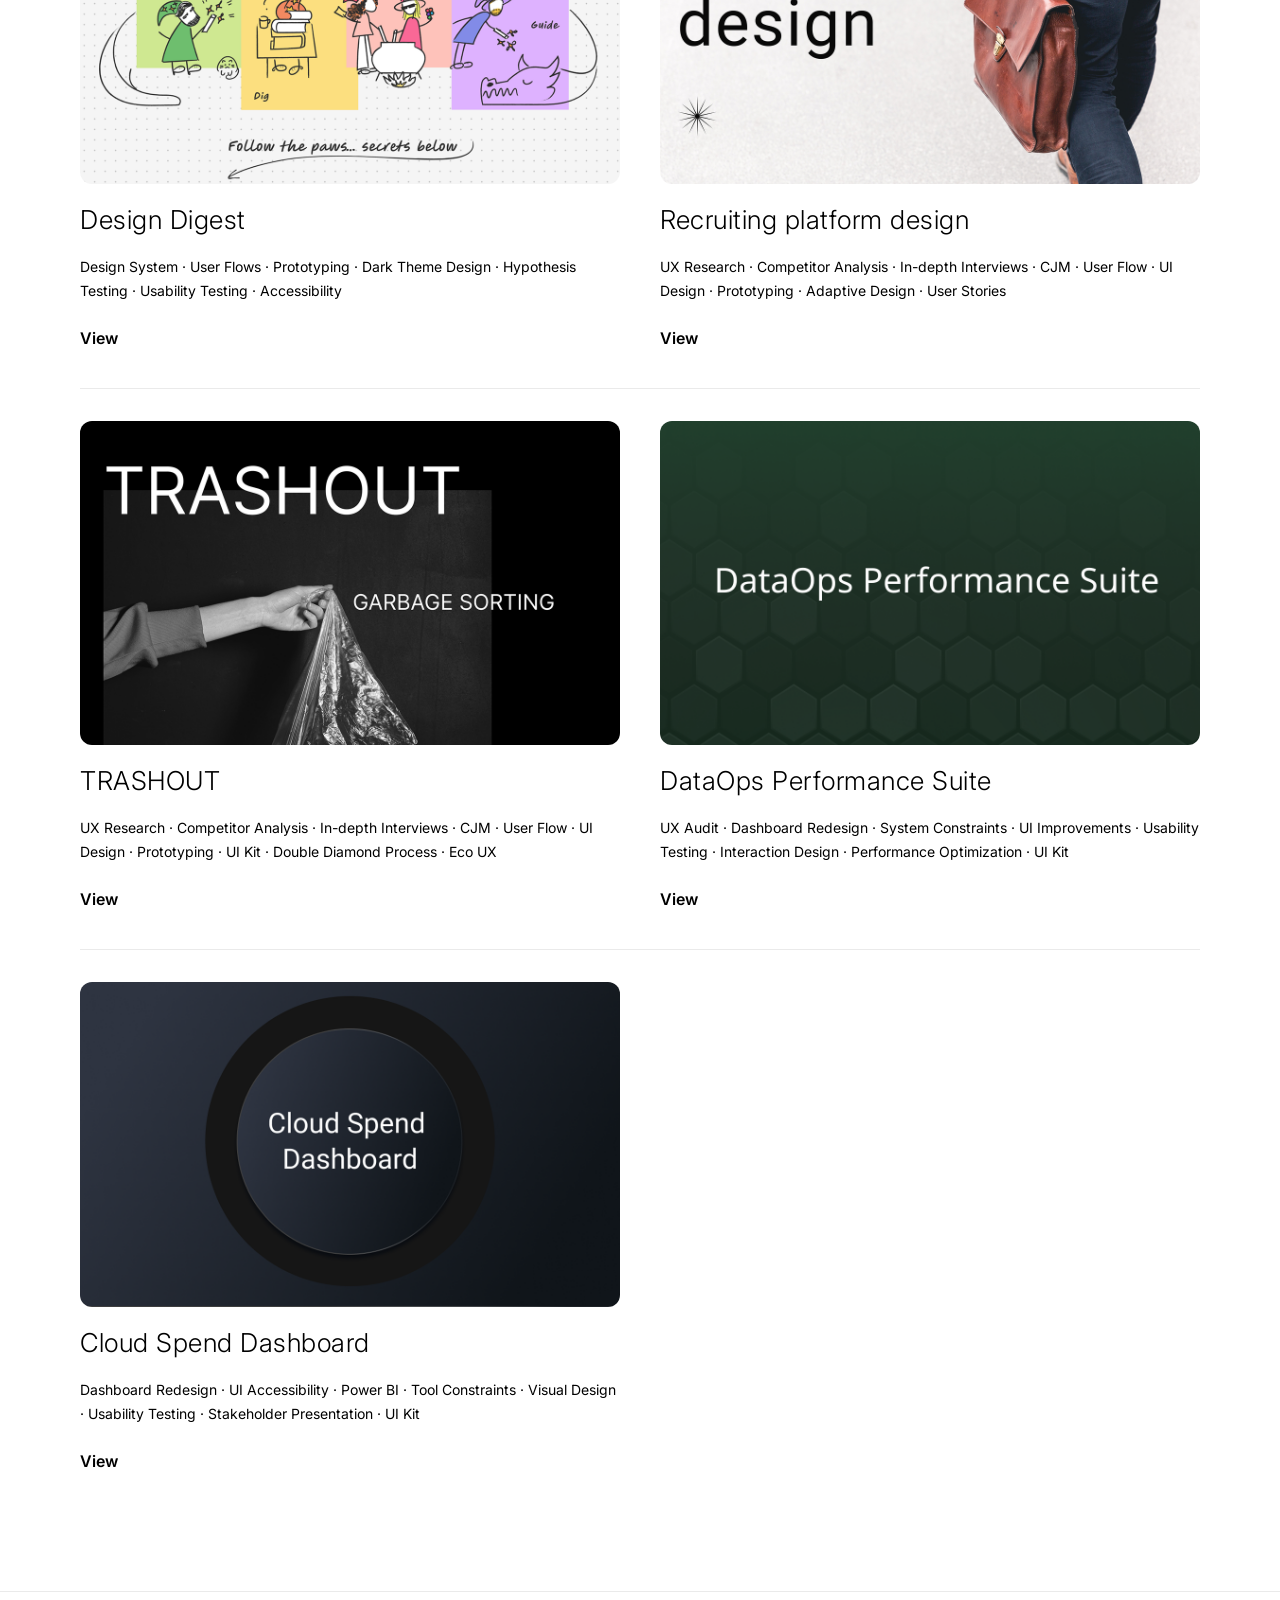
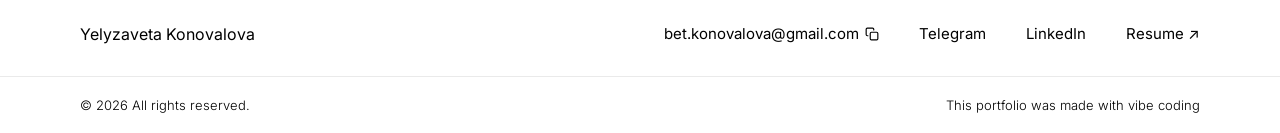
==== commit 669c099d: "Replace hero image" ====
--- a/index.html
+++ b/index.html
@@ -115,8 +115,12 @@
     ">
       <span style="font-size: 16px; font-weight: 400; color: #000;">Yelyzaveta Konovalova</span>
       <div style="display: flex; gap: 40px; align-items: center;">
-        <a href="mailto:bet.konovalova@gmail.com" style="font-size: 15px; color: #000; text-decoration: none; border-bottom: 1px solid transparent; transition: border-color 0.3s;" onmouseover="this.style.borderColor='#000'" onmouseout="this.style.borderColor='transparent'">Email</a>
-        <a href="tel:+380932623636" style="font-size: 15px; color: #000; text-decoration: none; border-bottom: 1px solid transparent; transition: border-color 0.3s;" onmouseover="this.style.borderColor='#000'" onmouseout="this.style.borderColor='transparent'">+380 93 262 36 36</a>
+        <span style="display:inline-flex;align-items:center;gap:6px;">
+          <a href="mailto:bet.konovalova@gmail.com" style="font-size: 15px; color: #000; text-decoration: none; border-bottom: 1px solid transparent; transition: border-color 0.3s;" onmouseover="this.style.borderColor='#000'" onmouseout="this.style.borderColor='transparent'">bet.konovalova@gmail.com</a>
+          <button onclick="navigator.clipboard.writeText('bet.konovalova@gmail.com');const o=this.innerHTML;this.textContent='✓';setTimeout(()=>{this.innerHTML=o;},1500)" title="Copy email" aria-label="Copy email address" style="background:none;border:none;cursor:pointer;padding:0;display:inline-flex;align-items:center;color:#000;line-height:1;">
+            <svg width="14" height="14" viewBox="0 0 24 24" fill="none" stroke="currentColor" stroke-width="2" stroke-linecap="round" stroke-linejoin="round"><rect x="9" y="9" width="13" height="13" rx="2"/><path d="M5 15H4a2 2 0 0 1-2-2V4a2 2 0 0 1 2-2h9a2 2 0 0 1 2 2v1"/></svg>
+          </button>
+        </span>
         <a href="https://t.me/nvrfrgtlz" target="_blank" style="font-size: 15px; color: #000; text-decoration: none; border-bottom: 1px solid transparent; transition: border-color 0.3s;" onmouseover="this.style.borderColor='#000'" onmouseout="this.style.borderColor='transparent'">Telegram</a>
         <a href="https://www.linkedin.com/in/liza-konovalova-35927a20b/" target="_blank" style="font-size: 15px; color: #000; text-decoration: none; border-bottom: 1px solid transparent; transition: border-color 0.3s;" onmouseover="this.style.borderColor='#000'" onmouseout="this.style.borderColor='transparent'">LinkedIn</a>
         <a href="https://drive.google.com/file/d/1lYZ8QPtU_4-8g0lU-GjBJ1sEXtNfhxTj/view" target="_blank" style="font-size: 15px; color: #000; text-decoration: none; border-bottom: 1px solid transparent; transition: border-color 0.3s;" onmouseover="this.style.borderColor='#000'" onmouseout="this.style.borderColor='transparent'">Resume ↗</a>
@@ -129,7 +133,7 @@
       align-items: center;
       padding: 20px 80px;
     ">
-      <span style="font-size: 13px; color: #000; font-weight: 300;">© 2026 Yelyzaveta Konovalova. All rights reserved.</span>
+      <span style="font-size: 13px; color: #000; font-weight: 300;">© 2026 All rights reserved.</span>
       <span style="font-size: 13px; color: #000; font-weight: 300;">This portfolio was made with vibe coding</span>
     </div>
   </footer>
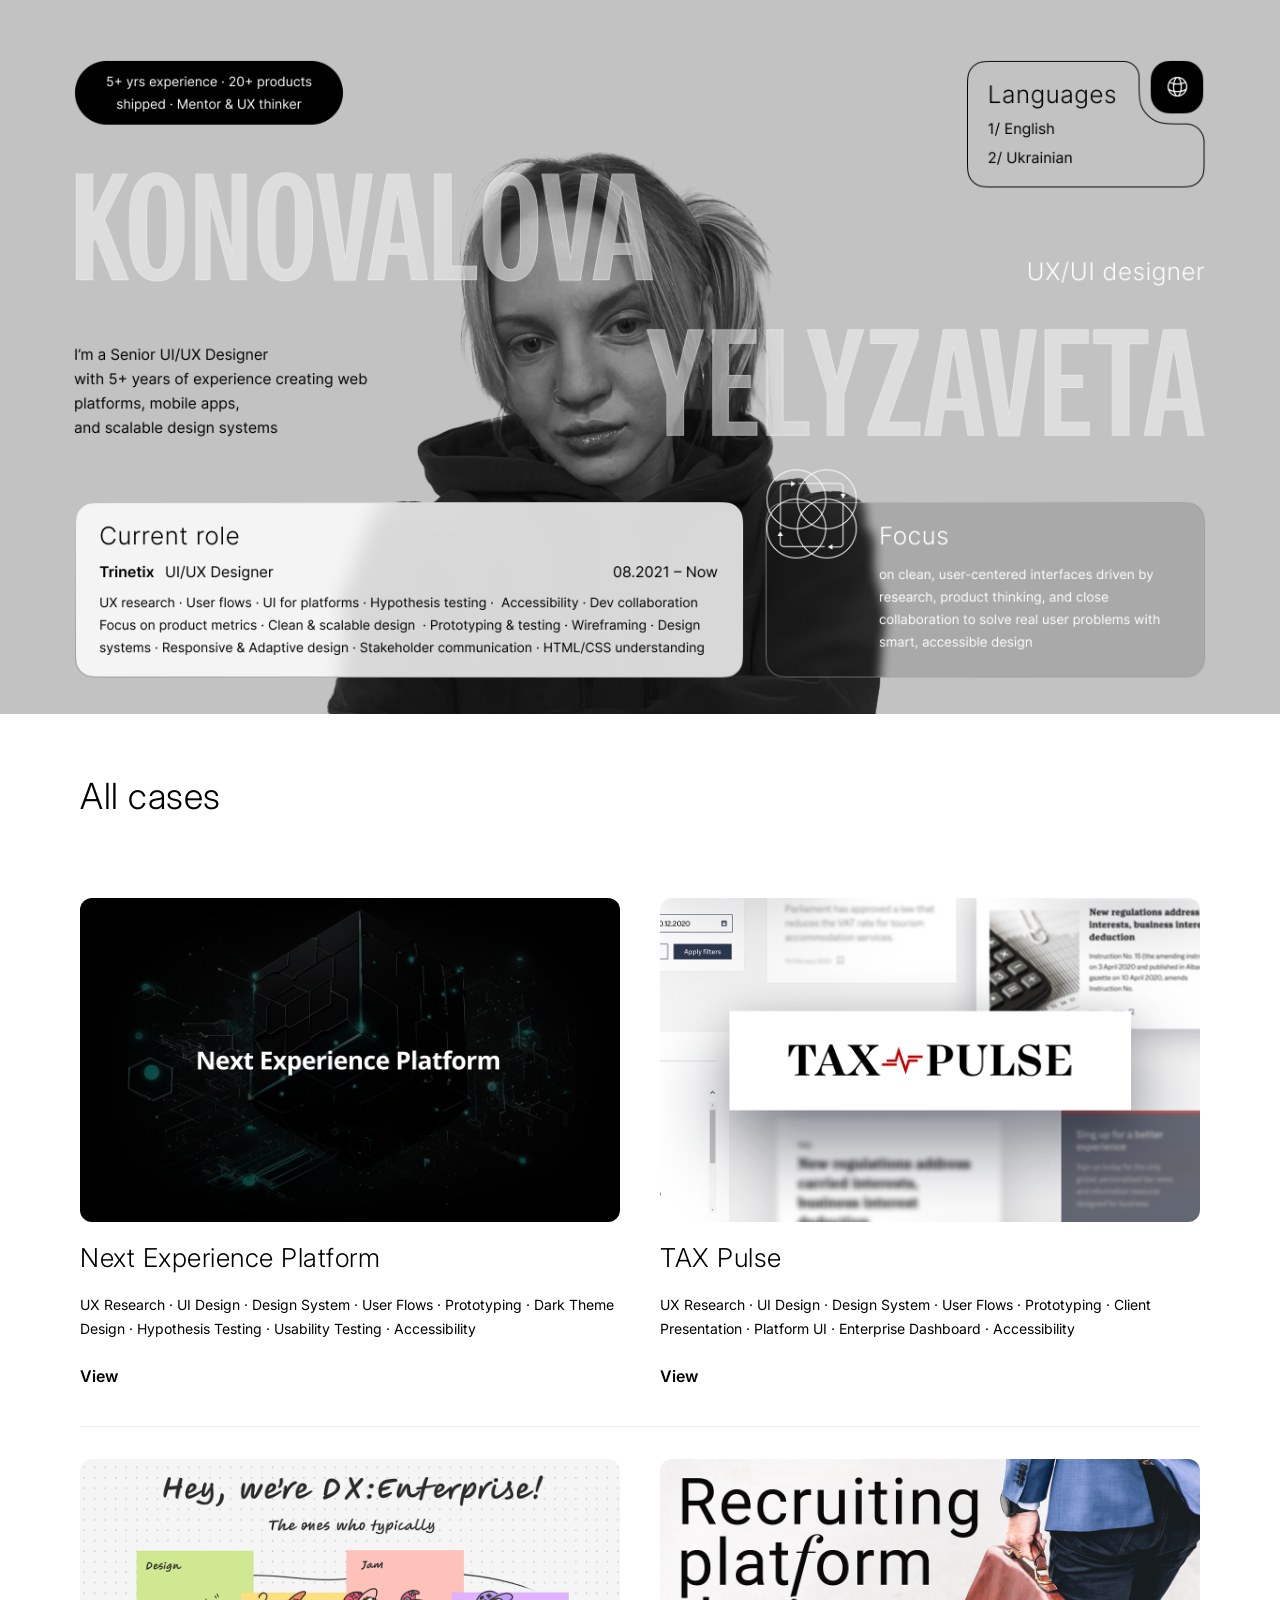
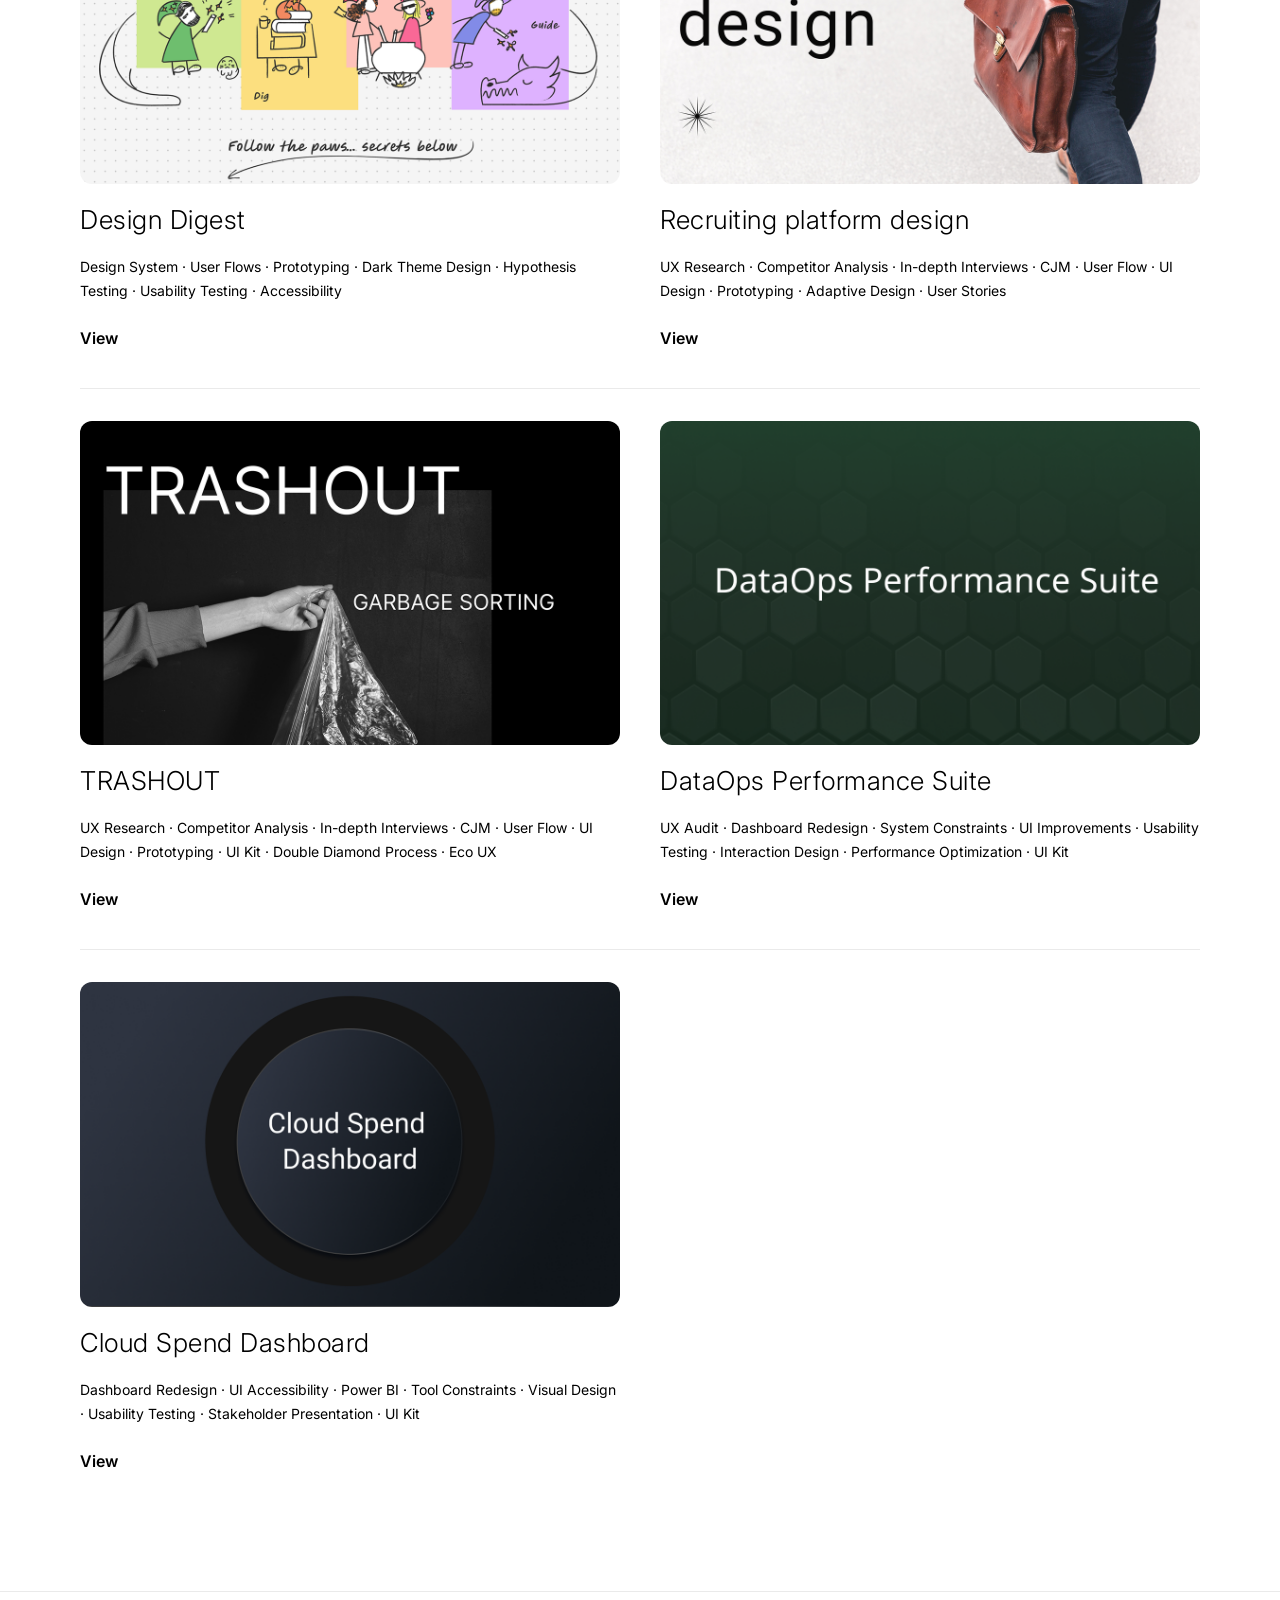
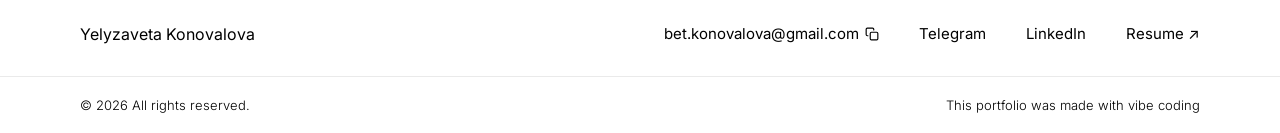
==== commit f8798f95: "Use hero-photo.png for hero, remove old top-hero" ====
--- a/index.html
+++ b/index.html
@@ -11,7 +11,7 @@
 </head>
 <body>
     <section class="hero">
-        <img src="assets/images/top-hero.png" alt="Yelyzaveta Konovalova" class="hero__img">
+        <img src="assets/images/hero-photo.png" alt="Yelyzaveta Konovalova" class="hero__img">
     </section>
 
     <section class="cases">
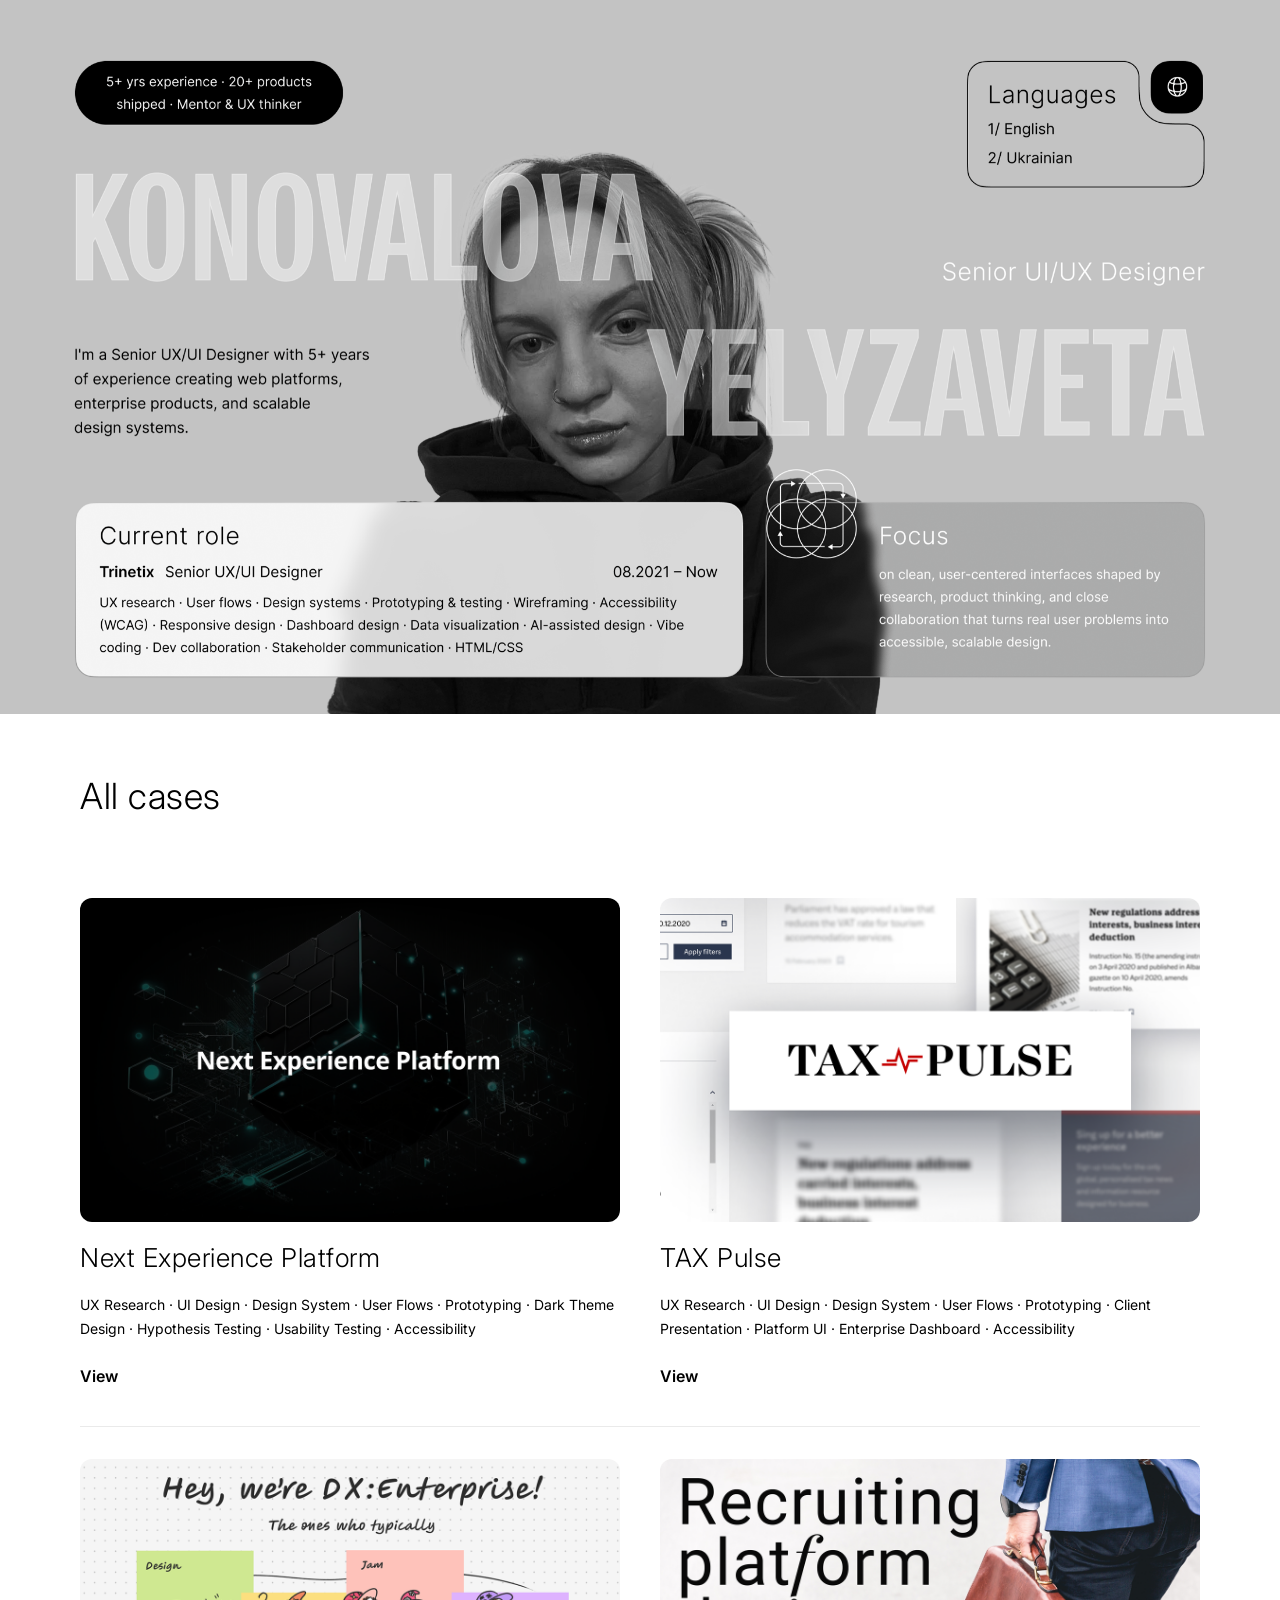
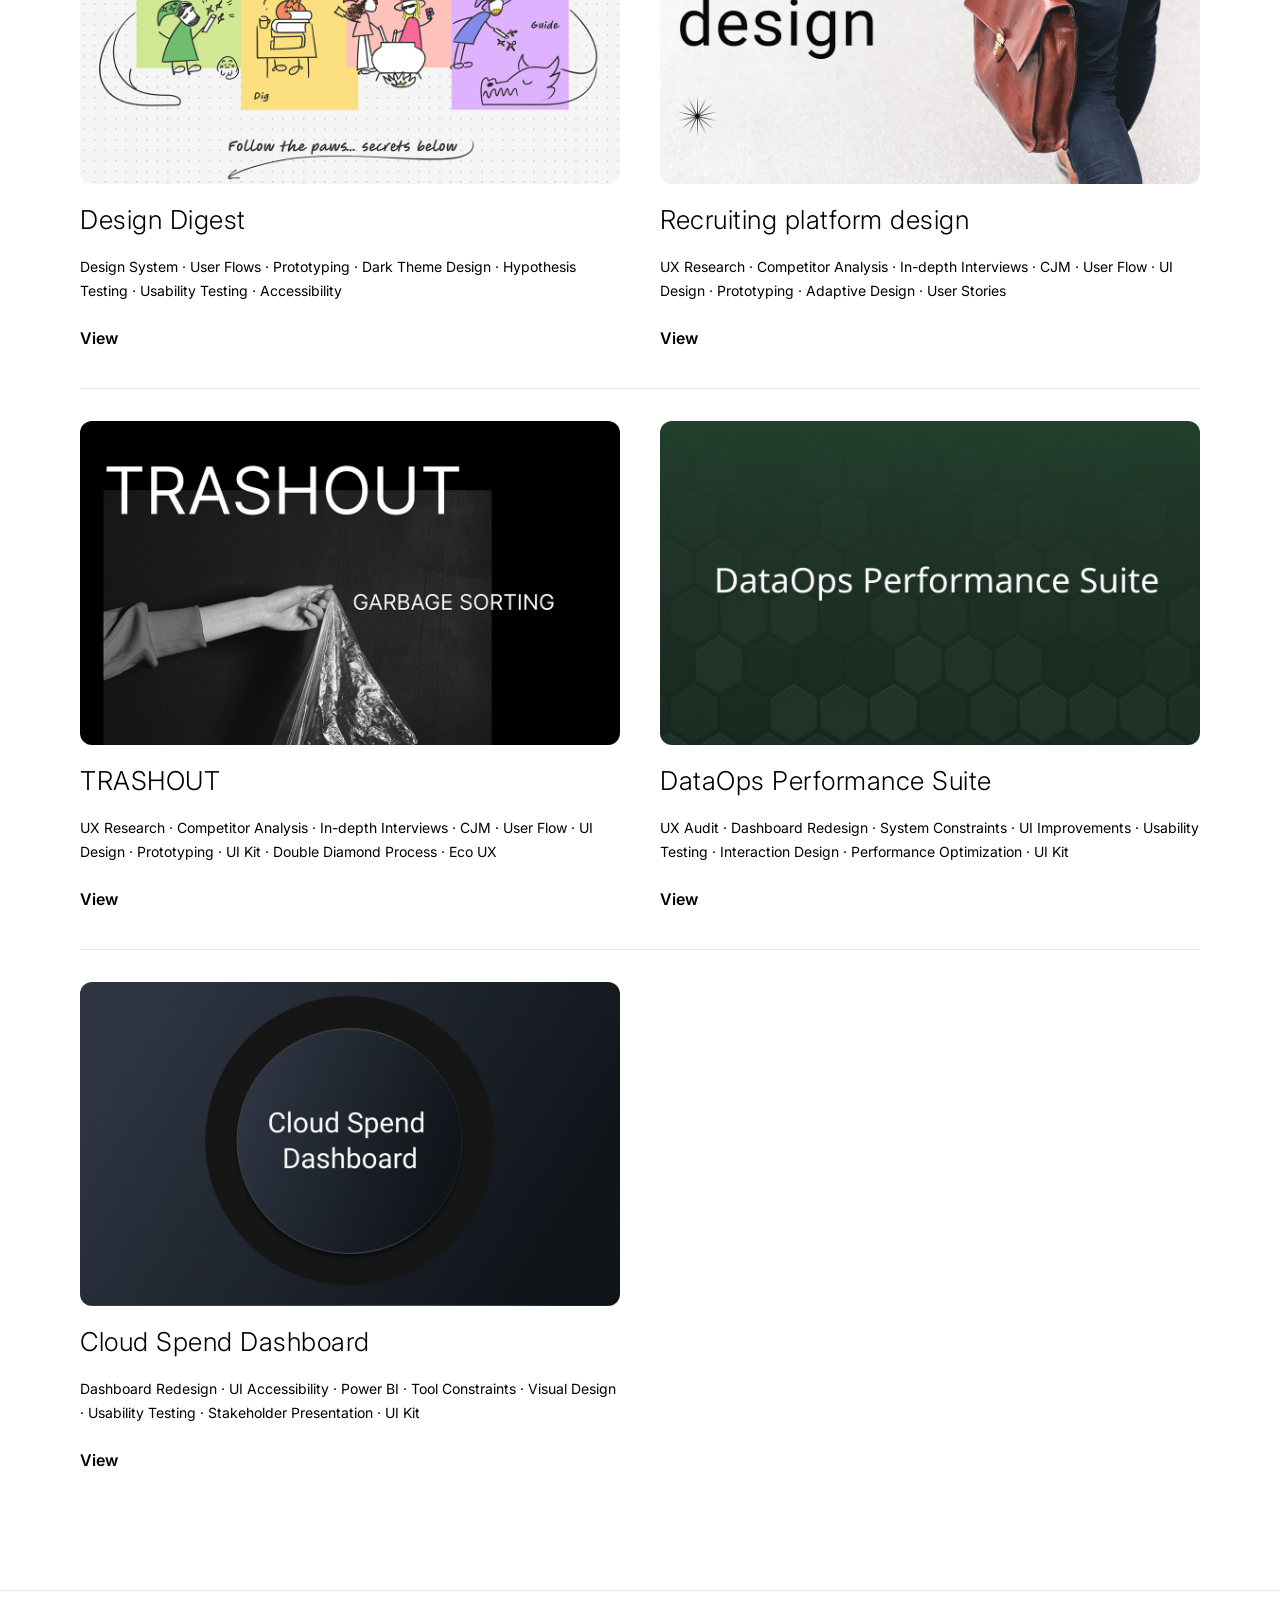
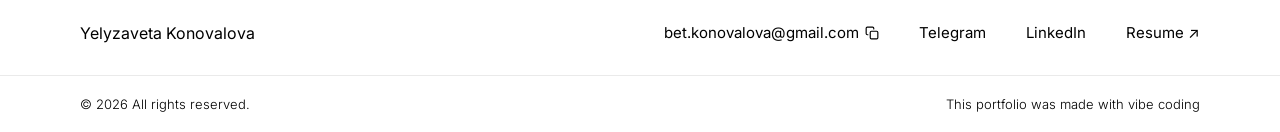
==== commit e2bbba67: "Optimize all images and lazy-load images sitewide Co-Authored-By: Claude Opus 4.8 (1M context) <nore" ====
--- a/index.html
+++ b/index.html
@@ -21,7 +21,7 @@
                 <div class="cases__row">
                     <div class="cases__item" onclick="window.location='cases/next-experience-platform.html'">
                         <div class="cases__thumb">
-                            <img src="assets/images/case-next-experience.png" alt="Next Experience Platform">
+                            <img loading="lazy" src="assets/images/case-next-experience.png" alt="Next Experience Platform">
                         </div>
                         <h3 class="cases__title">Next Experience Platform</h3>
                         <p class="cases__tags">UX Research · UI Design · Design System · User Flows · Prototyping · Dark Theme Design · Hypothesis Testing · Usability Testing · Accessibility</p>
@@ -29,7 +29,7 @@
                     </div>
                     <div class="cases__item" onclick="window.location='cases/tax-pulse.html'">
                         <div class="cases__thumb">
-                            <img src="assets/images/case-tax-pulse.png" alt="TAX Pulse">
+                            <img loading="lazy" src="assets/images/case-tax-pulse.png" alt="TAX Pulse">
                         </div>
                         <h3 class="cases__title">TAX Pulse</h3>
                         <p class="cases__tags">UX Research · UI Design · Design System · User Flows · Prototyping · Client Presentation · Platform UI · Enterprise Dashboard · Accessibility</p>
@@ -42,7 +42,7 @@
                 <div class="cases__row">
                     <div class="cases__item" onclick="window.location='cases/design-digest.html'">
                         <div class="cases__thumb">
-                            <img src="assets/images/case-design-digest.png" alt="Design Digest">
+                            <img loading="lazy" src="assets/images/case-design-digest.png" alt="Design Digest">
                         </div>
                         <h3 class="cases__title">Design Digest</h3>
                         <p class="cases__tags">Design System · User Flows · Prototyping · Dark Theme Design · Hypothesis Testing · Usability Testing · Accessibility</p>
@@ -50,7 +50,7 @@
                     </div>
                     <div class="cases__item" onclick="window.location='cases/recruiting-platform.html'">
                         <div class="cases__thumb">
-                            <img src="assets/images/case-recruiting.png" alt="Recruiting platform design">
+                            <img loading="lazy" src="assets/images/case-recruiting.png" alt="Recruiting platform design">
                         </div>
                         <h3 class="cases__title">Recruiting platform design</h3>
                         <p class="cases__tags">UX Research · Competitor Analysis · In-depth Interviews · CJM · User Flow · UI Design · Prototyping · Adaptive Design · User Stories</p>
@@ -63,7 +63,7 @@
                 <div class="cases__row">
                     <div class="cases__item" onclick="window.location='cases/trashout.html'">
                         <div class="cases__thumb">
-                            <img src="assets/images/case-trashout.png" alt="TRASHOUT">
+                            <img loading="lazy" src="assets/images/case-trashout.png" alt="TRASHOUT">
                         </div>
                         <h3 class="cases__title">TRASHOUT</h3>
                         <p class="cases__tags">UX Research · Competitor Analysis · In-depth Interviews · CJM · User Flow · UI Design · Prototyping · UI Kit · Double Diamond Process · Eco UX</p>
@@ -71,7 +71,7 @@
                     </div>
                     <div class="cases__item" onclick="window.location='cases/dataops-performance-suite.html'">
                         <div class="cases__thumb">
-                            <img src="assets/images/case-dataops.png" alt="DataOps Performance Suite">
+                            <img loading="lazy" src="assets/images/case-dataops.png" alt="DataOps Performance Suite">
                         </div>
                         <h3 class="cases__title">DataOps Performance Suite</h3>
                         <p class="cases__tags">UX Audit · Dashboard Redesign · System Constraints · UI Improvements · Usability Testing · Interaction Design · Performance Optimization · UI Kit</p>
@@ -84,7 +84,7 @@
                 <div class="cases__row">
                     <div class="cases__item" onclick="window.location='cases/cloud-spend-dashboard.html'">
                         <div class="cases__thumb">
-                            <img src="assets/images/case-cloud-spend.png" alt="Cloud Spend Dashboard">
+                            <img loading="lazy" src="assets/images/case-cloud-spend.png" alt="Cloud Spend Dashboard">
                         </div>
                         <h3 class="cases__title">Cloud Spend Dashboard</h3>
                         <p class="cases__tags">Dashboard Redesign · UI Accessibility · Power BI · Tool Constraints · Visual Design · Usability Testing · Stakeholder Presentation · UI Kit</p>
@@ -123,7 +123,7 @@
         </span>
         <a href="https://t.me/nvrfrgtlz" target="_blank" style="font-size: 15px; color: #000; text-decoration: none; border-bottom: 1px solid transparent; transition: border-color 0.3s;" onmouseover="this.style.borderColor='#000'" onmouseout="this.style.borderColor='transparent'">Telegram</a>
         <a href="https://www.linkedin.com/in/liza-konovalova-35927a20b/" target="_blank" style="font-size: 15px; color: #000; text-decoration: none; border-bottom: 1px solid transparent; transition: border-color 0.3s;" onmouseover="this.style.borderColor='#000'" onmouseout="this.style.borderColor='transparent'">LinkedIn</a>
-        <a href="https://drive.google.com/file/d/1lYZ8QPtU_4-8g0lU-GjBJ1sEXtNfhxTj/view" target="_blank" style="font-size: 15px; color: #000; text-decoration: none; border-bottom: 1px solid transparent; transition: border-color 0.3s;" onmouseover="this.style.borderColor='#000'" onmouseout="this.style.borderColor='transparent'">Resume ↗</a>
+        <a href="resume.html" target="_blank" rel="noopener" style="font-size: 15px; color: #000; text-decoration: none; border-bottom: 1px solid transparent; transition: border-color 0.3s;" onmouseover="this.style.borderColor='#000'" onmouseout="this.style.borderColor='transparent'">Resume ↗</a>
       </div>
     </div>
     <!-- Bottom row -->
